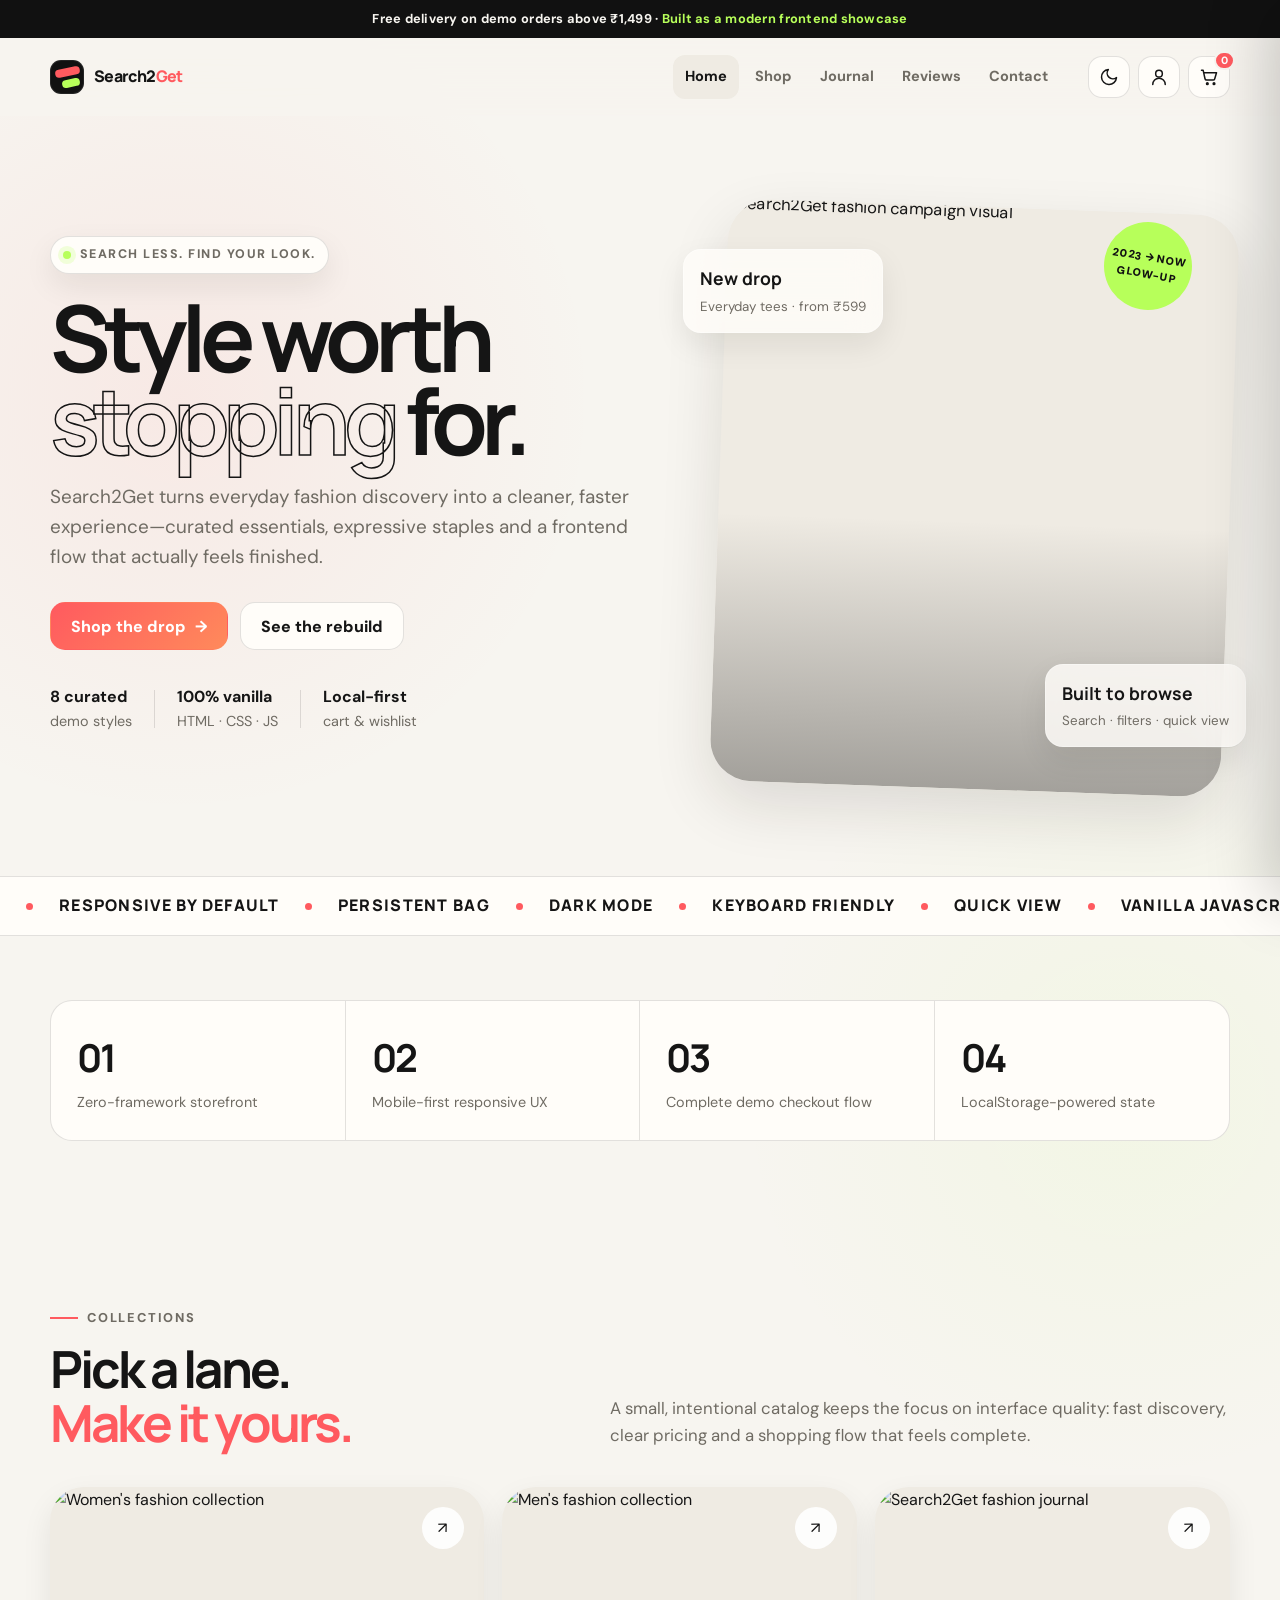
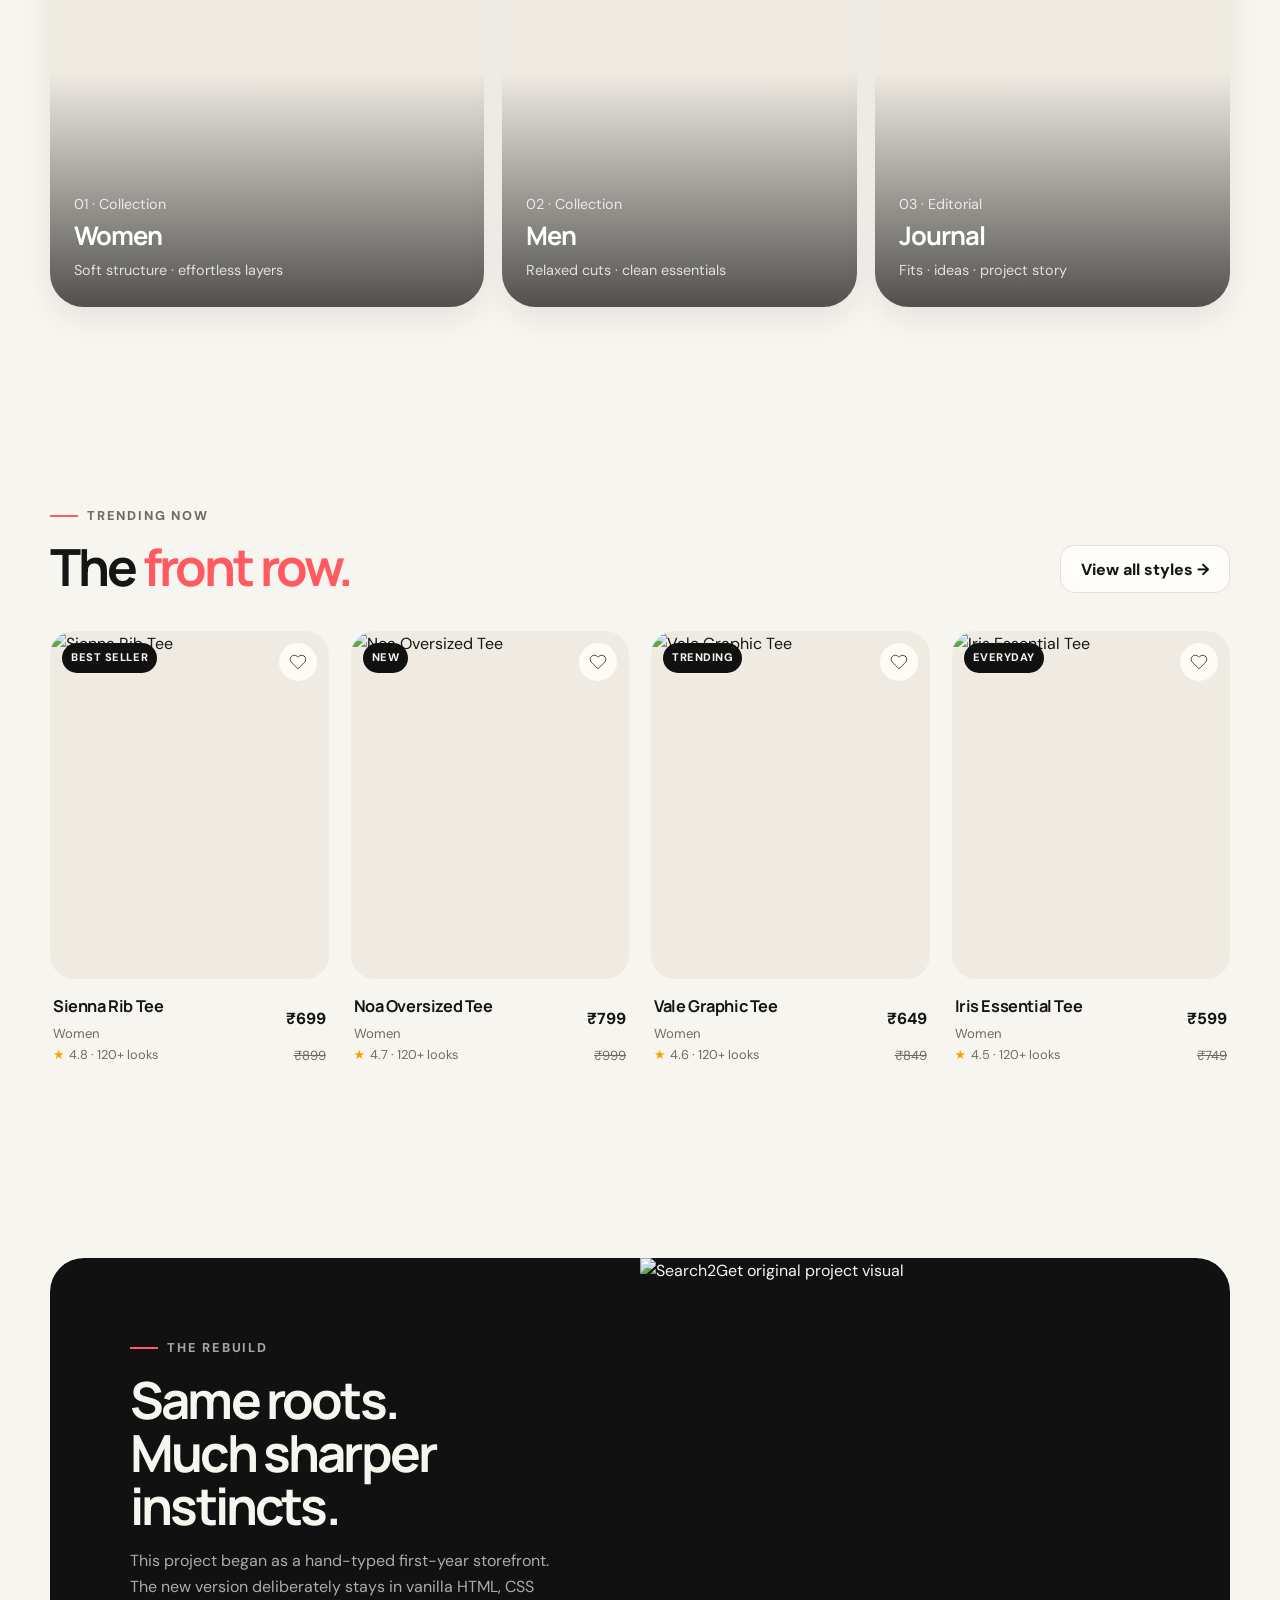
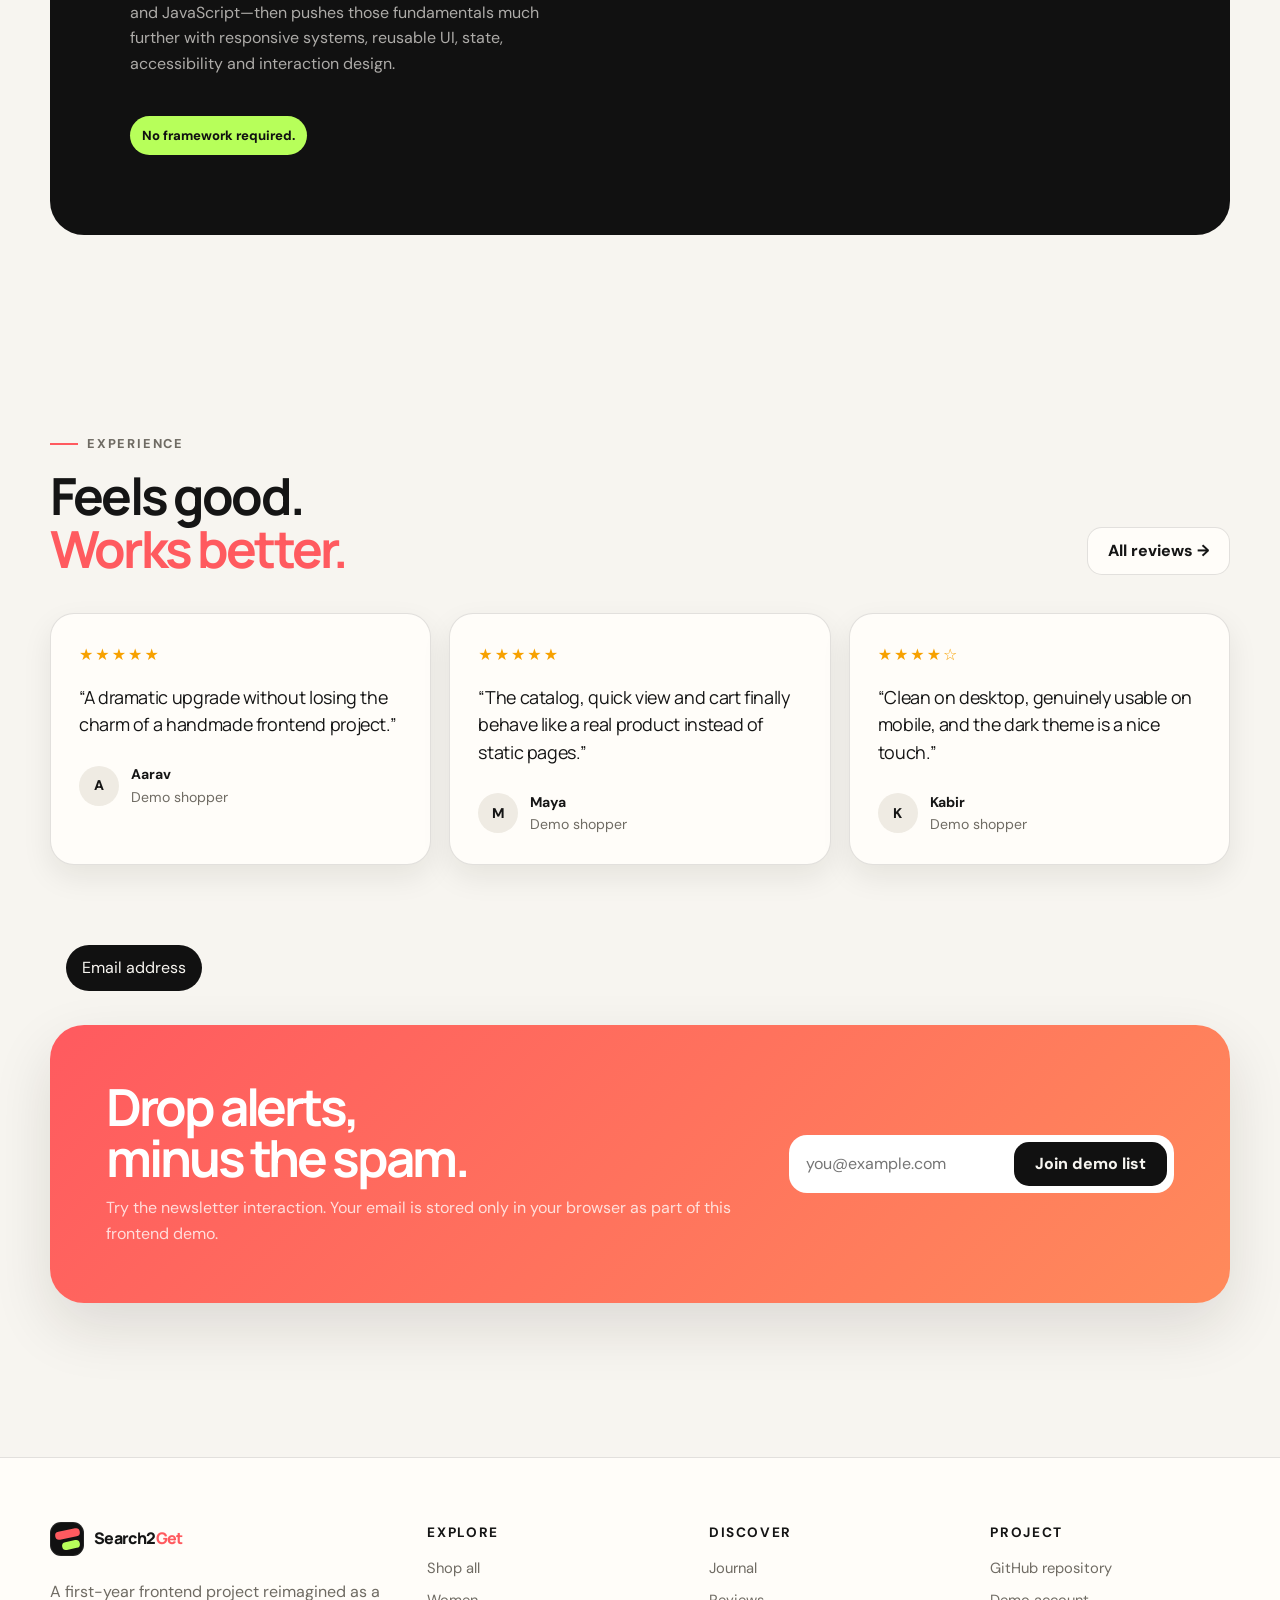
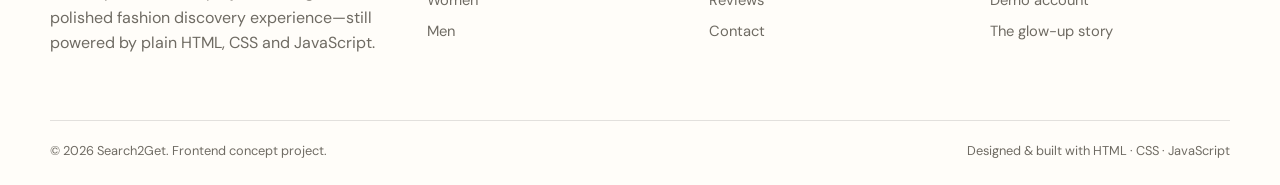
==== index.html @ 1c2d94b3 "Rebuild Search2Get into a polished responsive storefront" ====
<!doctype html>
<html lang="en">
<head>
  <meta charset="utf-8">
  <meta name="viewport" content="width=device-width, initial-scale=1">
  <meta name="description" content="Search2Get is a modern fashion discovery storefront rebuilt from a first-year frontend project using HTML, CSS and JavaScript.">
  <meta name="theme-color" content="#f7f5f0">
  <title>Search2Get — Fashion, rediscovered</title>
  <link rel="icon" href="i1.png">
  <link rel="stylesheet" href="index.css">
</head>
<body>
  <a class="skip-link" href="#main">Skip to content</a>
  <div id="site-header"></div>

  <main id="main">
    <section class="hero">
      <div class="container hero-grid">
        <div class="hero-copy reveal">
          <span class="eyebrow-pill"><span class="dot"></span> Search less. Find your look.</span>
          <h1>Style worth <span class="outline">stopping</span> for.</h1>
          <p>Search2Get turns everyday fashion discovery into a cleaner, faster experience—curated essentials, expressive staples and a frontend flow that actually feels finished.</p>
          <div class="hero-actions">
            <a class="btn btn-primary" href="shop.html">Shop the drop <span aria-hidden="true">→</span></a>
            <a class="btn btn-secondary" href="#story">See the rebuild</a>
          </div>
          <div class="hero-proof" aria-label="Project highlights">
            <div><strong>8 curated</strong><span>demo styles</span></div><span class="divider"></span>
            <div><strong>100% vanilla</strong><span>HTML · CSS · JS</span></div><span class="divider"></span>
            <div><strong>Local-first</strong><span>cart & wishlist</span></div>
          </div>
        </div>
        <div class="hero-visual reveal">
          <div class="hero-frame"><img src="hero-1.png" alt="Search2Get fashion campaign visual"></div>
          <div class="hero-stamp">2023 → now<br>glow-up</div>
          <div class="float-card one"><strong>New drop</strong><small>Everyday tees · from ₹599</small></div>
          <div class="float-card two"><strong>Built to browse</strong><small>Search · filters · quick view</small></div>
        </div>
      </div>
    </section>

    <div class="marquee-wrap" aria-hidden="true">
      <div class="marquee">
        <span><i></i>Responsive by default <i></i>Persistent bag <i></i>Dark mode <i></i>Keyboard friendly <i></i>Quick view <i></i>Vanilla JavaScript</span>
        <span><i></i>Responsive by default <i></i>Persistent bag <i></i>Dark mode <i></i>Keyboard friendly <i></i>Quick view <i></i>Vanilla JavaScript</span>
      </div>
    </div>

    <section class="section-sm">
      <div class="container stats-grid reveal">
        <div class="stat"><strong>01</strong><span>Zero-framework storefront</span></div>
        <div class="stat"><strong>02</strong><span>Mobile-first responsive UX</span></div>
        <div class="stat"><strong>03</strong><span>Complete demo checkout flow</span></div>
        <div class="stat"><strong>04</strong><span>LocalStorage-powered state</span></div>
      </div>
    </section>

    <section class="section" aria-labelledby="collections-title">
      <div class="container">
        <div class="section-head reveal">
          <div><span class="section-kicker">Collections</span><h2 class="section-title" id="collections-title">Pick a lane.<br><span class="accent">Make it yours.</span></h2></div>
          <p class="section-copy">A small, intentional catalog keeps the focus on interface quality: fast discovery, clear pricing and a shopping flow that feels complete.</p>
        </div>
        <div class="category-grid">
          <a class="category-card reveal" href="shop.html?category=Women">
            <img src="g1.webp" alt="Women's fashion collection" loading="lazy">
            <span class="category-arrow" aria-hidden="true">→</span>
            <div class="category-content"><span>01 · Collection</span><strong>Women</strong><span>Soft structure · effortless layers</span></div>
          </a>
          <a class="category-card reveal" href="shop.html?category=Men">
            <img src="M1.webp" alt="Men's fashion collection" loading="lazy">
            <span class="category-arrow" aria-hidden="true">→</span>
            <div class="category-content"><span>02 · Collection</span><strong>Men</strong><span>Relaxed cuts · clean essentials</span></div>
          </a>
          <a class="category-card reveal" href="journal.html">
            <img src="trend2.webp" alt="Search2Get fashion journal" loading="lazy">
            <span class="category-arrow" aria-hidden="true">→</span>
            <div class="category-content"><span>03 · Editorial</span><strong>Journal</strong><span>Fits · ideas · project story</span></div>
          </a>
        </div>
      </div>
    </section>

    <section class="section" aria-labelledby="featured-title">
      <div class="container">
        <div class="section-head reveal">
          <div><span class="section-kicker">Trending now</span><h2 class="section-title" id="featured-title">The <span class="accent">front row.</span></h2></div>
          <a class="btn btn-secondary" href="shop.html">View all styles →</a>
        </div>
        <div class="product-grid" id="featuredGrid"></div>
      </div>
    </section>

    <section class="section" id="story">
      <div class="container editorial reveal">
        <div class="editorial-grid">
          <div class="editorial-copy">
            <span class="section-kicker">The rebuild</span>
            <h2 class="section-title">Same roots.<br>Much sharper instincts.</h2>
            <p>This project began as a hand-typed first-year storefront. The new version deliberately stays in vanilla HTML, CSS and JavaScript—then pushes those fundamentals much further with responsive systems, reusable UI, state, accessibility and interaction design.</p>
            <span class="editorial-note">No framework required.</span>
          </div>
          <div class="editorial-media"><img src="main.png" alt="Search2Get original project visual" loading="lazy"></div>
        </div>
      </div>
    </section>

    <section class="section" aria-labelledby="reviews-title">
      <div class="container">
        <div class="section-head reveal">
          <div><span class="section-kicker">Experience</span><h2 class="section-title" id="reviews-title">Feels good.<br><span class="accent">Works better.</span></h2></div>
          <a class="btn btn-secondary" href="reviews.html">All reviews →</a>
        </div>
        <div class="review-grid">
          <article class="review-card reveal"><div class="stars">★★★★★</div><blockquote>“A dramatic upgrade without losing the charm of a handmade frontend project.”</blockquote><div class="review-person"><span class="avatar">A</span><div><strong>Aarav</strong><span>Demo shopper</span></div></div></article>
          <article class="review-card reveal"><div class="stars">★★★★★</div><blockquote>“The catalog, quick view and cart finally behave like a real product instead of static pages.”</blockquote><div class="review-person"><span class="avatar">M</span><div><strong>Maya</strong><span>Demo shopper</span></div></div></article>
          <article class="review-card reveal"><div class="stars">★★★★☆</div><blockquote>“Clean on desktop, genuinely usable on mobile, and the dark theme is a nice touch.”</blockquote><div class="review-person"><span class="avatar">K</span><div><strong>Kabir</strong><span>Demo shopper</span></div></div></article>
        </div>
      </div>
    </section>

    <section class="section-sm">
      <div class="container newsletter reveal">
        <div><h2>Drop alerts,<br>minus the spam.</h2><p>Try the newsletter interaction. Your email is stored only in your browser as part of this frontend demo.</p></div>
        <form class="newsletter-form" id="newsletterForm"><label class="skip-link" for="newsletterEmail">Email address</label><input id="newsletterEmail" type="email" name="email" placeholder="you@example.com" autocomplete="email" required><button class="btn" type="submit">Join demo list</button></form>
      </div>
    </section>
  </main>

  <div id="site-footer"></div>
  <script src="index.js"></script>
</body>
</html>
---- index.css ----
@import url('https://fonts.googleapis.com/css2?family=DM+Sans:wght@400;500;600;700&family=Manrope:wght@500;600;700;800&display=swap');

:root {
  --bg: #f7f5f0;
  --surface: #fffdf9;
  --surface-2: #efebe3;
  --text: #151515;
  --muted: #6f6b63;
  --line: rgba(21, 21, 21, 0.12);
  --brand: #ff5a5f;
  --brand-2: #ff8a5b;
  --accent: #b7ff5a;
  --ink: #111111;
  --shadow: 0 24px 60px rgba(31, 26, 18, 0.12);
  --shadow-soft: 0 12px 30px rgba(31, 26, 18, 0.08);
  --radius-sm: 12px;
  --radius: 22px;
  --radius-lg: 34px;
  --container: 1180px;
  --header: 78px;
  color-scheme: light;
}

html[data-theme='dark'] {
  --bg: #10100f;
  --surface: #171715;
  --surface-2: #24231f;
  --text: #f7f5ef;
  --muted: #aaa69d;
  --line: rgba(255, 255, 255, 0.12);
  --ink: #f7f5ef;
  --shadow: 0 24px 60px rgba(0, 0, 0, 0.32);
  --shadow-soft: 0 12px 30px rgba(0, 0, 0, 0.22);
  color-scheme: dark;
}

* { box-sizing: border-box; }
html { scroll-behavior: smooth; }
body {
  margin: 0;
  min-width: 320px;
  background:
    radial-gradient(circle at 14% 8%, rgba(255, 90, 95, 0.08), transparent 26rem),
    radial-gradient(circle at 88% 22%, rgba(183, 255, 90, 0.08), transparent 24rem),
    var(--bg);
  color: var(--text);
  font-family: 'DM Sans', system-ui, -apple-system, BlinkMacSystemFont, 'Segoe UI', sans-serif;
  line-height: 1.6;
  overflow-x: hidden;
  transition: background-color .3s ease, color .3s ease;
}
body.menu-open, body.drawer-open, body.modal-open { overflow: hidden; }
img { display: block; max-width: 100%; }
a { color: inherit; text-decoration: none; }
button, input, select, textarea { font: inherit; }
button { color: inherit; }
button, a { -webkit-tap-highlight-color: transparent; }
::selection { background: var(--accent); color: #111; }
.skip-link { position: fixed; left: 16px; top: -80px; z-index: 9999; padding: 10px 16px; border-radius: 999px; background: var(--ink); color: var(--bg); transition: top .2s ease; }
.skip-link:focus { top: 16px; }
.container { width: min(calc(100% - 32px), var(--container)); margin-inline: auto; }
.section { padding: 96px 0; }
.section-sm { padding: 64px 0; }
.section-title { margin: 0; font-family: 'Manrope', sans-serif; font-size: clamp(2rem, 4vw, 4.25rem); line-height: 1.04; letter-spacing: -0.055em; }
.section-title .accent { color: var(--brand); }
.section-kicker { display: inline-flex; align-items: center; gap: 9px; margin-bottom: 14px; color: var(--muted); font-size: .8rem; font-weight: 800; letter-spacing: .14em; text-transform: uppercase; }
.section-kicker::before { content: ''; width: 28px; height: 2px; background: var(--brand); }
.section-copy { max-width: 620px; margin: 18px 0 0; color: var(--muted); font-size: 1.05rem; }
.section-head { display: flex; align-items: end; justify-content: space-between; gap: 28px; margin-bottom: 38px; }
.site-header { position: sticky; top: 0; z-index: 800; height: var(--header); border-bottom: 1px solid transparent; background: color-mix(in srgb, var(--bg) 82%, transparent); backdrop-filter: blur(18px) saturate(150%); transition: border-color .25s ease, box-shadow .25s ease, background .25s ease; }
.site-header.scrolled { border-color: var(--line); box-shadow: 0 10px 30px rgba(0,0,0,.05); }
.nav-shell { height: 100%; display: flex; align-items: center; gap: 28px; }
.brand { display: inline-flex; align-items: center; gap: 10px; min-width: max-content; font-family: 'Manrope', sans-serif; font-weight: 800; letter-spacing: -.04em; }
.brand-mark { position: relative; width: 34px; height: 34px; border-radius: 11px; background: var(--ink); overflow: hidden; box-shadow: inset 0 0 0 1px rgba(255,255,255,.08); }
.brand-mark::before, .brand-mark::after { content: ''; position: absolute; border-radius: 999px; }
.brand-mark::before { width: 25px; height: 8px; left: 5px; top: 8px; background: var(--brand); transform: rotate(-12deg); }
.brand-mark::after { width: 18px; height: 8px; right: 4px; bottom: 7px; background: var(--accent); transform: rotate(-12deg); }
.brand em { color: var(--brand); font-style: normal; }
.nav-links { display: flex; align-items: center; gap: 4px; margin-left: auto; }
.nav-link { position: relative; padding: 10px 12px; border-radius: 12px; color: var(--muted); font-size: .91rem; font-weight: 700; transition: color .2s ease, background .2s ease; }
.nav-link:hover, .nav-link.active { color: var(--text); background: var(--surface-2); }
.header-actions { display: flex; align-items: center; gap: 8px; }
.icon-button { position: relative; width: 42px; height: 42px; display: inline-grid; place-items: center; border: 1px solid var(--line); border-radius: 14px; background: var(--surface); cursor: pointer; transition: transform .2s ease, border-color .2s ease, background .2s ease; }
.icon-button:hover { transform: translateY(-2px); border-color: color-mix(in srgb, var(--brand) 55%, var(--line)); }
.icon-button svg { width: 20px; height: 20px; stroke-width: 1.8; }
.badge-count { position: absolute; top: -6px; right: -6px; min-width: 19px; height: 19px; padding-inline: 5px; display: grid; place-items: center; border: 2px solid var(--bg); border-radius: 999px; background: var(--brand); color: white; font-size: .66rem; font-weight: 800; }
.mobile-toggle { display: none; }
.btn { display: inline-flex; align-items: center; justify-content: center; gap: 9px; min-height: 48px; padding: 0 20px; border: 1px solid transparent; border-radius: 15px; background: var(--ink); color: var(--bg); font-weight: 800; cursor: pointer; transition: transform .2s ease, box-shadow .2s ease, background .2s ease, border-color .2s ease; }
.btn:hover { transform: translateY(-2px); box-shadow: var(--shadow-soft); }
.btn-primary { background: linear-gradient(135deg, var(--brand), var(--brand-2)); color: #fff; }
.btn-secondary { background: var(--surface); color: var(--text); border-color: var(--line); }
.btn-ghost { background: transparent; color: var(--text); border-color: var(--line); }
.btn-sm { min-height: 40px; padding: 0 15px; border-radius: 12px; font-size: .9rem; }
.btn svg { width: 18px; height: 18px; }
.announcement { padding: 9px 16px; background: var(--ink); color: var(--bg); text-align: center; font-size: .8rem; font-weight: 700; letter-spacing: .02em; }
.announcement strong { color: var(--accent); }
.hero { padding: 48px 0 72px; }
.hero-grid { display: grid; grid-template-columns: 1.03fr .97fr; align-items: center; gap: 52px; min-height: 640px; }
.hero-copy { position: relative; z-index: 2; }
.eyebrow-pill { display: inline-flex; align-items: center; gap: 9px; padding: 8px 12px; border: 1px solid var(--line); border-radius: 999px; background: var(--surface); color: var(--muted); font-size: .78rem; font-weight: 800; text-transform: uppercase; letter-spacing: .12em; box-shadow: var(--shadow-soft); }
.eyebrow-pill .dot { width: 8px; height: 8px; border-radius: 50%; background: var(--accent); box-shadow: 0 0 0 5px color-mix(in srgb, var(--accent) 20%, transparent); }
.hero h1 { margin: 22px 0 20px; max-width: 740px; font-family: 'Manrope', sans-serif; font-size: clamp(3.4rem, 7.2vw, 7rem); line-height: .9; letter-spacing: -.075em; }
.hero h1 .outline { color: transparent; -webkit-text-stroke: 1.5px var(--text); }
.hero-copy > p { max-width: 590px; margin: 0; color: var(--muted); font-size: clamp(1rem, 1.6vw, 1.18rem); }
.hero-actions { display: flex; flex-wrap: wrap; gap: 12px; margin-top: 30px; }
.hero-proof { display: flex; align-items: center; gap: 22px; margin-top: 34px; color: var(--muted); font-size: .9rem; }
.hero-proof strong { color: var(--text); display: block; font-size: 1rem; }
.hero-proof .divider { width: 1px; height: 38px; background: var(--line); }
.hero-visual { position: relative; min-height: 610px; }
.hero-frame { position: absolute; inset: 28px 0 0 36px; overflow: hidden; border-radius: 42px; background: var(--surface-2); box-shadow: var(--shadow); transform: rotate(2deg); }
.hero-frame::after { content: ''; position: absolute; inset: 0; background: linear-gradient(to top, rgba(17,17,17,.34), transparent 46%); pointer-events: none; }
.hero-frame img { width: 100%; height: 100%; object-fit: cover; transform: scale(1.03); transition: transform .8s cubic-bezier(.2,.7,.2,1); }
.hero-frame:hover img { transform: scale(1.08); }
.float-card { position: absolute; z-index: 3; padding: 14px 16px; border: 1px solid rgba(255,255,255,.3); border-radius: 18px; background: color-mix(in srgb, var(--surface) 82%, transparent); box-shadow: var(--shadow-soft); backdrop-filter: blur(16px); animation: float 5s ease-in-out infinite; }
.float-card strong { display: block; font-family: 'Manrope'; font-size: 1.1rem; }
.float-card small { color: var(--muted); }
.float-card.one { top: 70px; left: 0; }
.float-card.two { right: -16px; bottom: 42px; animation-delay: -2.2s; }
.hero-stamp { position: absolute; right: 7%; top: 7%; z-index: 4; width: 88px; aspect-ratio: 1; display: grid; place-items: center; border-radius: 50%; background: var(--accent); color: #111; font-size: .68rem; font-weight: 900; text-align: center; letter-spacing: .08em; text-transform: uppercase; transform: rotate(10deg); }
@keyframes float { 0%,100% { transform: translateY(0) rotate(-1deg); } 50% { transform: translateY(-10px) rotate(1deg); } }
.marquee-wrap { overflow: hidden; border-block: 1px solid var(--line); background: var(--surface); }
.marquee { display: flex; width: max-content; animation: marquee 24s linear infinite; }
.marquee span { display: inline-flex; align-items: center; gap: 26px; padding: 16px 26px; font-family: 'Manrope'; font-weight: 800; text-transform: uppercase; letter-spacing: .08em; white-space: nowrap; }
.marquee i { width: 7px; height: 7px; border-radius: 50%; background: var(--brand); }
@keyframes marquee { to { transform: translateX(-50%); } }
@media (prefers-reduced-motion: reduce) { *, *::before, *::after { scroll-behavior: auto !important; animation-duration: .001ms !important; animation-iteration-count: 1 !important; transition-duration: .001ms !important; } }
.stats-grid { display: grid; grid-template-columns: repeat(4, 1fr); border: 1px solid var(--line); border-radius: var(--radius); overflow: hidden; background: var(--surface); }
.stat { padding: 26px; border-right: 1px solid var(--line); }
.stat:last-child { border-right: 0; }
.stat strong { display: block; font-family: 'Manrope'; font-size: clamp(1.6rem, 3vw, 2.5rem); letter-spacing: -.05em; }
.stat span { color: var(--muted); font-size: .9rem; }
.category-grid { display: grid; grid-template-columns: 1.1fr .9fr .9fr; gap: 18px; }
.category-card { position: relative; min-height: 420px; overflow: hidden; border-radius: var(--radius-lg); background: var(--surface-2); isolation: isolate; box-shadow: var(--shadow-soft); }
.category-card img { width: 100%; height: 100%; object-fit: cover; transition: transform .65s cubic-bezier(.2,.7,.2,1); }
.category-card::after { content: ''; position: absolute; inset: 0; background: linear-gradient(to top, rgba(15,15,15,.7), transparent 56%); z-index: 1; }
.category-card:hover img { transform: scale(1.06); }
.category-content { position: absolute; inset: auto 24px 24px; z-index: 2; color: #fff; }
.category-content strong { display: block; font-family: 'Manrope'; font-size: clamp(1.45rem, 2vw, 2.1rem); letter-spacing: -.04em; }
.category-content span { opacity: .8; font-size: .9rem; }
.category-arrow { position: absolute; right: 20px; top: 20px; z-index: 3; width: 42px; height: 42px; display: grid; place-items: center; border-radius: 50%; background: rgba(255,255,255,.9); color: #111; transform: rotate(-45deg); transition: transform .2s ease; }
.category-card:hover .category-arrow { transform: rotate(0deg); }
.product-grid { display: grid; grid-template-columns: repeat(4, minmax(0, 1fr)); gap: 22px; }
.product-card { position: relative; min-width: 0; }
.product-media { position: relative; aspect-ratio: 4 / 5; overflow: hidden; border-radius: 24px; background: var(--surface-2); }
.product-media img { width: 100%; height: 100%; object-fit: cover; transition: transform .5s cubic-bezier(.2,.7,.2,1); }
.product-card:hover .product-media img { transform: scale(1.05); }
.product-badge { position: absolute; left: 12px; top: 12px; z-index: 2; padding: 6px 9px; border-radius: 999px; background: var(--ink); color: var(--bg); font-size: .69rem; font-weight: 800; letter-spacing: .05em; text-transform: uppercase; }
.wishlist-btn { position: absolute; right: 12px; top: 12px; z-index: 2; width: 38px; height: 38px; display: grid; place-items: center; border: 0; border-radius: 50%; background: color-mix(in srgb, var(--surface) 88%, transparent); cursor: pointer; backdrop-filter: blur(10px); transition: transform .2s ease, background .2s ease; }
.wishlist-btn:hover { transform: scale(1.08); }
.wishlist-btn.active { background: var(--brand); color: #fff; }
.wishlist-btn svg { width: 18px; height: 18px; }
.quick-btn { position: absolute; inset: auto 12px 12px; z-index: 2; min-height: 42px; border: 0; border-radius: 13px; background: rgba(15,15,15,.88); color: white; font-weight: 800; cursor: pointer; opacity: 0; transform: translateY(8px); transition: opacity .25s ease, transform .25s ease; }
.product-card:hover .quick-btn, .quick-btn:focus-visible { opacity: 1; transform: translateY(0); }
.product-info { padding: 14px 3px 0; }
.product-meta { display: flex; align-items: center; justify-content: space-between; gap: 12px; }
.product-title { margin: 0; font-family: 'Manrope'; font-size: 1.02rem; letter-spacing: -.025em; }
.product-category { color: var(--muted); font-size: .82rem; }
.product-price { font-weight: 800; }
.product-old { margin-left: 6px; color: var(--muted); font-size: .82rem; text-decoration: line-through; }
.rating { display: flex; align-items: center; gap: 5px; color: var(--muted); font-size: .8rem; }
.rating .star { color: #f7a100; }
.editorial { position: relative; overflow: hidden; border-radius: var(--radius-lg); background: var(--ink); color: var(--bg); }
.editorial-grid { display: grid; grid-template-columns: 1fr 1fr; min-height: 480px; }
.editorial-copy { padding: clamp(36px, 7vw, 80px); display: flex; flex-direction: column; justify-content: center; }
.editorial-copy .section-kicker { color: color-mix(in srgb, var(--bg) 65%, transparent); }
.editorial-copy p { max-width: 520px; color: color-mix(in srgb, var(--bg) 68%, transparent); }
.editorial-media { position: relative; min-height: 380px; }
.editorial-media img { width: 100%; height: 100%; object-fit: cover; }
.editorial-note { display: inline-block; margin-top: 24px; padding: 9px 12px; border-radius: 999px; background: var(--accent); color: #111; width: fit-content; font-weight: 800; font-size: .82rem; }
.review-grid { display: grid; grid-template-columns: repeat(3, 1fr); gap: 18px; }
.review-card { padding: 28px; border: 1px solid var(--line); border-radius: 24px; background: var(--surface); box-shadow: var(--shadow-soft); }
.review-card .stars { color: #f7a100; letter-spacing: 2px; }
.review-card blockquote { margin: 16px 0 24px; font-family: 'Manrope'; font-size: 1.12rem; line-height: 1.55; letter-spacing: -.02em; }
.review-person { display: flex; align-items: center; gap: 12px; color: var(--muted); font-size: .88rem; }
.avatar { width: 40px; height: 40px; display: grid; place-items: center; border-radius: 50%; background: var(--surface-2); color: var(--text); font-weight: 800; }
.review-person strong { color: var(--text); display: block; }
.newsletter { padding: 56px; border-radius: var(--radius-lg); background: linear-gradient(135deg, var(--brand), var(--brand-2)); color: #fff; display: grid; grid-template-columns: 1fr auto; align-items: center; gap: 32px; box-shadow: var(--shadow); }
.newsletter h2 { margin: 0; font-family: 'Manrope'; font-size: clamp(2rem, 4vw, 4rem); line-height: 1; letter-spacing: -.06em; }
.newsletter p { margin: 12px 0 0; color: rgba(255,255,255,.78); }
.newsletter-form { display: flex; gap: 8px; padding: 7px; border-radius: 18px; background: #fff; min-width: min(420px, 100%); }
.newsletter-form input { min-width: 0; flex: 1; border: 0; outline: 0; padding: 0 10px; background: transparent; color: #111; }
.newsletter-form .btn { min-height: 44px; }
.page-hero { padding: 72px 0 48px; }
.page-hero-grid { display: grid; grid-template-columns: 1fr auto; align-items: end; gap: 32px; }
.page-hero h1 { margin: 0; font-family: 'Manrope'; font-size: clamp(3.2rem, 8vw, 7rem); line-height: .9; letter-spacing: -.075em; }
.page-hero p { max-width: 620px; color: var(--muted); }
.page-chip { align-self: start; margin-top: 10px; padding: 10px 14px; border: 1px solid var(--line); border-radius: 999px; background: var(--surface); font-size: .82rem; font-weight: 800; }
.catalog-toolbar { position: sticky; top: calc(var(--header) + 10px); z-index: 30; margin-bottom: 30px; padding: 14px; display: grid; grid-template-columns: minmax(220px, 1fr) auto auto; gap: 12px; border: 1px solid var(--line); border-radius: 20px; background: color-mix(in srgb, var(--surface) 90%, transparent); backdrop-filter: blur(16px); box-shadow: var(--shadow-soft); }
.search-field { position: relative; }
.search-field svg { position: absolute; left: 14px; top: 50%; width: 18px; transform: translateY(-50%); color: var(--muted); }
.search-field input { width: 100%; min-height: 46px; padding: 0 14px 0 42px; border: 1px solid var(--line); border-radius: 14px; outline: 0; background: var(--bg); color: var(--text); }
.search-field input:focus { border-color: var(--brand); box-shadow: 0 0 0 3px color-mix(in srgb, var(--brand) 15%, transparent); }
.filter-group { display: flex; align-items: center; gap: 7px; }
.filter-chip { min-height: 42px; padding: 0 14px; border: 1px solid var(--line); border-radius: 999px; background: var(--surface); cursor: pointer; font-size: .86rem; font-weight: 700; }
.filter-chip.active { background: var(--ink); color: var(--bg); border-color: var(--ink); }
.select { min-height: 44px; padding: 0 38px 0 14px; border: 1px solid var(--line); border-radius: 14px; background: var(--surface); color: var(--text); outline: 0; }
.catalog-summary { margin-bottom: 22px; color: var(--muted); font-size: .9rem; }
.empty-state { grid-column: 1/-1; padding: 60px 24px; border: 1px dashed var(--line); border-radius: 24px; text-align: center; color: var(--muted); background: var(--surface); }
.story-grid { display: grid; grid-template-columns: 1.1fr .9fr; gap: 24px; }
.story-feature { min-height: 560px; }
.story-card { position: relative; overflow: hidden; min-height: 360px; border-radius: 28px; background: var(--surface-2); }
.story-card img { width: 100%; height: 100%; object-fit: cover; transition: transform .6s ease; }
.story-card:hover img { transform: scale(1.05); }
.story-overlay { position: absolute; inset: 0; display: flex; flex-direction: column; justify-content: flex-end; padding: 28px; background: linear-gradient(to top, rgba(15,15,15,.8), transparent 65%); color: #fff; }
.story-overlay small { opacity: .72; text-transform: uppercase; letter-spacing: .12em; font-weight: 800; }
.story-overlay h2 { margin: 8px 0 6px; max-width: 620px; font-family: 'Manrope'; font-size: clamp(1.7rem, 4vw, 3.4rem); line-height: 1; letter-spacing: -.05em; }
.story-overlay p { max-width: 560px; margin: 6px 0 0; color: rgba(255,255,255,.72); }
.story-stack { display: grid; gap: 24px; }
.story-stack .story-card { min-height: 268px; }
.article-list { display: grid; grid-template-columns: repeat(3, 1fr); gap: 20px; }
.article-card { padding: 26px; border: 1px solid var(--line); border-radius: 24px; background: var(--surface); }
.article-card .num { color: var(--brand); font-family: 'Manrope'; font-size: 2.2rem; font-weight: 800; letter-spacing: -.06em; }
.article-card h3 { margin: 18px 0 8px; font-family: 'Manrope'; font-size: 1.35rem; line-height: 1.2; letter-spacing: -.03em; }
.article-card p { color: var(--muted); }
.review-summary { display: grid; grid-template-columns: .8fr 1.2fr; gap: 24px; margin-bottom: 34px; }
.rating-panel, .review-form-card, .contact-card, .faq-card, .login-card { border: 1px solid var(--line); border-radius: 28px; background: var(--surface); box-shadow: var(--shadow-soft); }
.rating-panel { padding: 34px; }
.rating-big { font-family: 'Manrope'; font-size: 5rem; font-weight: 800; line-height: 1; letter-spacing: -.08em; }
.rating-panel .stars { color: #f7a100; font-size: 1.3rem; letter-spacing: 3px; }
.rating-bars { margin-top: 24px; display: grid; gap: 10px; }
.rating-row { display: grid; grid-template-columns: 42px 1fr 32px; align-items: center; gap: 10px; color: var(--muted); font-size: .83rem; }
.rating-bar { height: 7px; overflow: hidden; border-radius: 999px; background: var(--surface-2); }
.rating-bar i { display: block; height: 100%; border-radius: inherit; background: var(--brand); }
.review-form-card { padding: 34px; }
.review-form-card h2, .contact-card h2, .faq-card h2, .login-card h1 { margin-top: 0; font-family: 'Manrope'; letter-spacing: -.04em; }
.form-grid { display: grid; grid-template-columns: 1fr 1fr; gap: 14px; }
.field { display: grid; gap: 7px; }
.field.full { grid-column: 1/-1; }
.field label { font-size: .82rem; font-weight: 800; }
.field input, .field textarea, .field select { width: 100%; border: 1px solid var(--line); border-radius: 14px; background: var(--bg); color: var(--text); outline: 0; padding: 12px 14px; }
.field textarea { min-height: 120px; resize: vertical; }
.field input:focus, .field textarea:focus, .field select:focus { border-color: var(--brand); box-shadow: 0 0 0 3px color-mix(in srgb, var(--brand) 14%, transparent); }
.form-note { margin-top: 12px; color: var(--muted); font-size: .8rem; }
.contact-layout { display: grid; grid-template-columns: 1fr .9fr; gap: 24px; }
.contact-card, .faq-card { padding: clamp(26px, 4vw, 42px); }
.contact-highlights { display: grid; grid-template-columns: repeat(2, 1fr); gap: 12px; margin-top: 28px; }
.contact-highlight { padding: 18px; border: 1px solid var(--line); border-radius: 18px; background: var(--bg); }
.contact-highlight strong { display: block; }
.contact-highlight span { color: var(--muted); font-size: .85rem; }
.faq-list { display: grid; gap: 10px; }
.faq-item { border: 1px solid var(--line); border-radius: 16px; overflow: hidden; }
.faq-question { width: 100%; padding: 16px 18px; border: 0; background: transparent; text-align: left; display: flex; align-items: center; justify-content: space-between; gap: 12px; cursor: pointer; font-weight: 800; }
.faq-answer { max-height: 0; overflow: hidden; color: var(--muted); transition: max-height .28s ease; }
.faq-answer p { margin: 0; padding: 0 18px 18px; }
.faq-item.open .faq-answer { max-height: 180px; }
.faq-item.open .faq-question span { transform: rotate(45deg); }
.faq-question span { font-size: 1.3rem; transition: transform .2s ease; }
.login-page { min-height: calc(100vh - var(--header)); display: grid; place-items: center; padding: 50px 0 80px; }
.login-wrap { width: min(100% - 32px, 960px); display: grid; grid-template-columns: .95fr 1.05fr; overflow: hidden; border: 1px solid var(--line); border-radius: 34px; background: var(--surface); box-shadow: var(--shadow); }
.login-art { position: relative; min-height: 620px; background: var(--ink); color: #fff; padding: 42px; display: flex; flex-direction: column; justify-content: space-between; overflow: hidden; }
.login-art::before { content: ''; position: absolute; width: 390px; height: 390px; border-radius: 50%; background: var(--brand); right: -160px; top: -100px; filter: blur(2px); }
.login-art::after { content: ''; position: absolute; width: 280px; height: 280px; border-radius: 70px; background: var(--accent); left: -150px; bottom: -140px; transform: rotate(24deg); }
.login-art > * { position: relative; z-index: 2; }
.login-art h2 { max-width: 390px; margin: 0; font-family: 'Manrope'; font-size: 3rem; line-height: .95; letter-spacing: -.06em; }
.login-art p { max-width: 380px; color: rgba(255,255,255,.68); }
.login-card { border: 0; border-radius: 0; box-shadow: none; padding: clamp(32px, 6vw, 60px); display: flex; flex-direction: column; justify-content: center; }
.login-card .field { margin-top: 14px; }
.login-card .btn { width: 100%; margin-top: 18px; }
.password-wrap { position: relative; }
.password-wrap input { padding-right: 48px; }
.password-toggle { position: absolute; right: 8px; top: 50%; transform: translateY(-50%); width: 36px; height: 36px; border: 0; border-radius: 10px; background: transparent; cursor: pointer; }
.demo-note { margin-top: 18px; padding: 14px; border-radius: 14px; background: var(--surface-2); color: var(--muted); font-size: .8rem; }
.session-card { padding: 18px; border: 1px solid var(--line); border-radius: 16px; background: var(--surface-2); }
.session-card strong { display: block; }
.site-footer { margin-top: 90px; padding: 64px 0 24px; border-top: 1px solid var(--line); background: var(--surface); }
.footer-grid { display: grid; grid-template-columns: 1.4fr repeat(3, 1fr); gap: 42px; }
.footer-intro p { max-width: 380px; color: var(--muted); }
.footer-col h3 { margin: 0 0 14px; font-size: .85rem; text-transform: uppercase; letter-spacing: .12em; }
.footer-col a { display: block; width: fit-content; margin: 8px 0; color: var(--muted); font-size: .92rem; }
.footer-col a:hover { color: var(--text); }
.footer-bottom { margin-top: 48px; padding-top: 20px; border-top: 1px solid var(--line); display: flex; justify-content: space-between; gap: 18px; color: var(--muted); font-size: .8rem; }
.drawer-backdrop { position: fixed; inset: 0; z-index: 900; background: rgba(10,10,10,.45); backdrop-filter: blur(4px); opacity: 0; pointer-events: none; transition: opacity .25s ease; }
.drawer-backdrop.open { opacity: 1; pointer-events: auto; }
.cart-drawer { position: fixed; right: 0; top: 0; bottom: 0; z-index: 910; width: min(430px, 100%); padding: 22px; display: flex; flex-direction: column; background: var(--surface); transform: translateX(102%); transition: transform .32s cubic-bezier(.2,.7,.2,1); box-shadow: -20px 0 60px rgba(0,0,0,.2); }
.cart-drawer.open { transform: translateX(0); }
.drawer-head { display: flex; align-items: center; justify-content: space-between; padding-bottom: 18px; border-bottom: 1px solid var(--line); }
.drawer-head h2 { margin: 0; font-family: 'Manrope'; letter-spacing: -.04em; }
.drawer-body { flex: 1; overflow-y: auto; padding: 14px 2px; }
.cart-item { display: grid; grid-template-columns: 78px 1fr auto; gap: 12px; padding: 12px 0; border-bottom: 1px solid var(--line); }
.cart-item img { width: 78px; height: 96px; border-radius: 14px; object-fit: cover; background: var(--surface-2); }
.cart-item h3 { margin: 4px 0; font-size: .94rem; }
.cart-item small { color: var(--muted); }
.qty { display: inline-flex; align-items: center; gap: 9px; margin-top: 10px; padding: 5px 8px; border: 1px solid var(--line); border-radius: 999px; }
.qty button { width: 22px; height: 22px; border: 0; border-radius: 50%; background: transparent; cursor: pointer; }
.remove-btn { align-self: start; border: 0; background: transparent; color: var(--muted); cursor: pointer; font-size: 1.1rem; }
.cart-empty { min-height: 360px; display: grid; place-items: center; text-align: center; color: var(--muted); }
.cart-empty strong { display: block; color: var(--text); font-size: 1.1rem; }
.drawer-footer { padding-top: 16px; border-top: 1px solid var(--line); }
.total-line { display: flex; justify-content: space-between; gap: 20px; margin: 7px 0; color: var(--muted); }
.total-line.grand { margin-top: 12px; color: var(--text); font-size: 1.2rem; font-weight: 800; }
.drawer-footer .btn { width: 100%; margin-top: 14px; }
.modal { position: fixed; inset: 0; z-index: 980; display: grid; place-items: center; padding: 18px; background: rgba(12,12,12,.55); backdrop-filter: blur(8px); opacity: 0; pointer-events: none; transition: opacity .24s ease; }
.modal.open { opacity: 1; pointer-events: auto; }
.modal-card { position: relative; width: min(880px, 100%); max-height: min(760px, 92vh); overflow-y: auto; border: 1px solid var(--line); border-radius: 28px; background: var(--surface); box-shadow: var(--shadow); transform: translateY(14px) scale(.98); transition: transform .24s ease; }
.modal.open .modal-card { transform: translateY(0) scale(1); }
.modal-close { position: absolute; right: 16px; top: 16px; z-index: 4; }
.quick-grid { display: grid; grid-template-columns: 1fr 1fr; }
.quick-image { min-height: 520px; background: var(--surface-2); }
.quick-image img { width: 100%; height: 100%; object-fit: cover; }
.quick-copy { padding: 50px 38px 38px; }
.quick-copy h2 { margin: 8px 0; font-family: 'Manrope'; font-size: 2.2rem; line-height: 1; letter-spacing: -.05em; }
.quick-copy p { color: var(--muted); }
.price-lg { font-family: 'Manrope'; font-size: 1.5rem; font-weight: 800; }
.size-label { margin: 24px 0 9px; font-size: .82rem; font-weight: 800; }
.size-options { display: flex; flex-wrap: wrap; gap: 8px; }
.size-btn { min-width: 44px; height: 42px; border: 1px solid var(--line); border-radius: 12px; background: var(--surface); cursor: pointer; }
.size-btn.active { border-color: var(--text); background: var(--ink); color: var(--bg); }
.quick-actions { display: grid; grid-template-columns: 1fr auto; gap: 9px; margin-top: 24px; }
.checkout-card { width: min(620px, 100%); padding: 36px; }
.checkout-card h2 { margin-top: 0; font-family: 'Manrope'; letter-spacing: -.04em; }
.success-state { padding: 46px 22px; text-align: center; }
.success-icon { width: 70px; height: 70px; margin: 0 auto 18px; display: grid; place-items: center; border-radius: 50%; background: var(--accent); color: #111; font-size: 2rem; }
.toast-stack { position: fixed; right: 18px; bottom: 18px; z-index: 1200; display: grid; gap: 10px; pointer-events: none; }
.toast { min-width: min(340px, calc(100vw - 36px)); padding: 13px 16px; border: 1px solid var(--line); border-radius: 15px; background: var(--surface); box-shadow: var(--shadow); color: var(--text); transform: translateY(12px); opacity: 0; animation: toast-in .25s forwards; }
.toast strong { display: block; font-size: .9rem; }
.toast span { color: var(--muted); font-size: .8rem; }
@keyframes toast-in { to { transform: translateY(0); opacity: 1; } }
.reveal { opacity: 0; transform: translateY(24px); transition: opacity .65s ease, transform .65s ease; }
.reveal.visible { opacity: 1; transform: translateY(0); }
@media (max-width: 1080px) {
  .nav-links { position: fixed; left: 16px; right: 16px; top: calc(var(--header) + 12px); display: grid; padding: 14px; border: 1px solid var(--line); border-radius: 22px; background: var(--surface); box-shadow: var(--shadow); opacity: 0; transform: translateY(-12px); pointer-events: none; transition: opacity .22s ease, transform .22s ease; }
  .nav-links.open { opacity: 1; transform: translateY(0); pointer-events: auto; }
  .nav-link { padding: 13px 14px; }
  .mobile-toggle { display: inline-grid; }
  .hero-grid { grid-template-columns: 1fr 1fr; gap: 26px; }
  .hero h1 { font-size: clamp(3.3rem, 7.6vw, 5.4rem); }
  .product-grid { grid-template-columns: repeat(3, 1fr); }
  .footer-grid { grid-template-columns: 1.2fr repeat(2, 1fr); }
  .footer-col:last-child { grid-column: 2/3; }
}
@media (max-width: 820px) {
  :root { --header: 70px; }
  .section { padding: 72px 0; }
  .header-actions .account-link { display: none; }
  .hero { padding-top: 30px; }
  .hero-grid { grid-template-columns: 1fr; min-height: auto; }
  .hero-copy { padding-top: 20px; }
  .hero h1 { font-size: clamp(3.5rem, 14vw, 6.2rem); }
  .hero-visual { min-height: 530px; }
  .hero-frame { inset: 20px 0 0 22px; }
  .stats-grid { grid-template-columns: repeat(2, 1fr); }
  .stat:nth-child(2) { border-right: 0; }
  .stat:nth-child(-n+2) { border-bottom: 1px solid var(--line); }
  .category-grid { grid-template-columns: 1fr 1fr; }
  .category-card:first-child { grid-column: 1/-1; }
  .category-card { min-height: 360px; }
  .product-grid { grid-template-columns: repeat(2, 1fr); }
  .editorial-grid, .story-grid, .review-summary, .contact-layout, .login-wrap { grid-template-columns: 1fr; }
  .editorial-media { order: -1; }
  .newsletter { grid-template-columns: 1fr; padding: 38px; }
  .newsletter-form { min-width: 0; }
  .review-grid, .article-list { grid-template-columns: 1fr; }
  .catalog-toolbar { position: static; grid-template-columns: 1fr; }
  .filter-group { overflow-x: auto; padding-bottom: 2px; }
  .page-hero-grid { grid-template-columns: 1fr; }
  .login-art { min-height: 330px; }
  .footer-grid { grid-template-columns: 1fr 1fr; }
  .footer-intro { grid-column: 1/-1; }
  .footer-col:last-child { grid-column: auto; }
  .quick-grid { grid-template-columns: 1fr; }
  .quick-image { min-height: 380px; }
}
@media (max-width: 560px) {
  .container { width: min(calc(100% - 22px), var(--container)); }
  .announcement { font-size: .72rem; }
  .site-header { height: 66px; --header: 66px; }
  .brand { font-size: .95rem; }
  .brand-mark { width: 31px; height: 31px; }
  .nav-shell { gap: 10px; }
  .header-actions { margin-left: auto; gap: 5px; }
  .icon-button { width: 38px; height: 38px; border-radius: 12px; }
  .section-head { align-items: start; flex-direction: column; }
  .hero { padding-top: 18px; }
  .hero h1 { margin-top: 18px; font-size: clamp(3.4rem, 17vw, 5rem); }
  .hero-actions .btn { flex: 1; }
  .hero-proof { gap: 12px; flex-wrap: wrap; }
  .hero-proof .divider { display: none; }
  .hero-visual { min-height: 430px; }
  .hero-frame { inset: 14px 0 0 12px; border-radius: 30px; }
  .float-card { padding: 11px 13px; }
  .float-card.one { left: 2px; top: 40px; }
  .float-card.two { right: -2px; bottom: 14px; }
  .hero-stamp { width: 70px; font-size: .58rem; right: 3%; top: 5%; }
  .stats-grid { border-radius: 18px; }
  .stat { padding: 20px; }
  .category-grid { grid-template-columns: 1fr; }
  .category-card:first-child { grid-column: auto; }
  .category-card { min-height: 390px; border-radius: 24px; }
  .product-grid { gap: 14px; }
  .product-media { border-radius: 18px; }
  .quick-btn { opacity: 1; transform: none; font-size: .82rem; }
  .product-meta { align-items: start; flex-direction: column; gap: 3px; }
  .product-title { font-size: .92rem; }
  .editorial { border-radius: 24px; }
  .editorial-copy { padding: 32px 24px; }
  .newsletter { padding: 28px 20px; border-radius: 24px; }
  .newsletter-form { flex-direction: column; background: transparent; padding: 0; }
  .newsletter-form input { min-height: 46px; border-radius: 13px; background: #fff; padding-inline: 14px; }
  .newsletter-form .btn { background: #111; color: #fff; }
  .page-hero { padding-top: 48px; }
  .page-hero h1 { font-size: clamp(3.2rem, 18vw, 5rem); }
  .filter-chip { white-space: nowrap; }
  .form-grid, .contact-highlights { grid-template-columns: 1fr; }
  .field.full { grid-column: auto; }
  .footer-grid { grid-template-columns: 1fr; }
  .footer-intro { grid-column: auto; }
  .footer-bottom { flex-direction: column; }
  .cart-drawer { padding: 16px; }
  .modal { padding: 8px; }
  .modal-card { border-radius: 22px; max-height: 94vh; }
  .quick-image { min-height: 340px; }
  .quick-copy { padding: 32px 20px 22px; }
  .quick-actions { grid-template-columns: 1fr; }
  .checkout-card { padding: 24px 18px; }
  .story-feature { min-height: 440px; }
  .story-overlay { padding: 22px; }
  .login-page { padding: 26px 0 60px; }
  .login-wrap { border-radius: 24px; }
  .login-art { padding: 28px; min-height: 300px; }
  .login-art h2 { font-size: 2.45rem; }
  .login-card { padding: 28px 22px; }
}
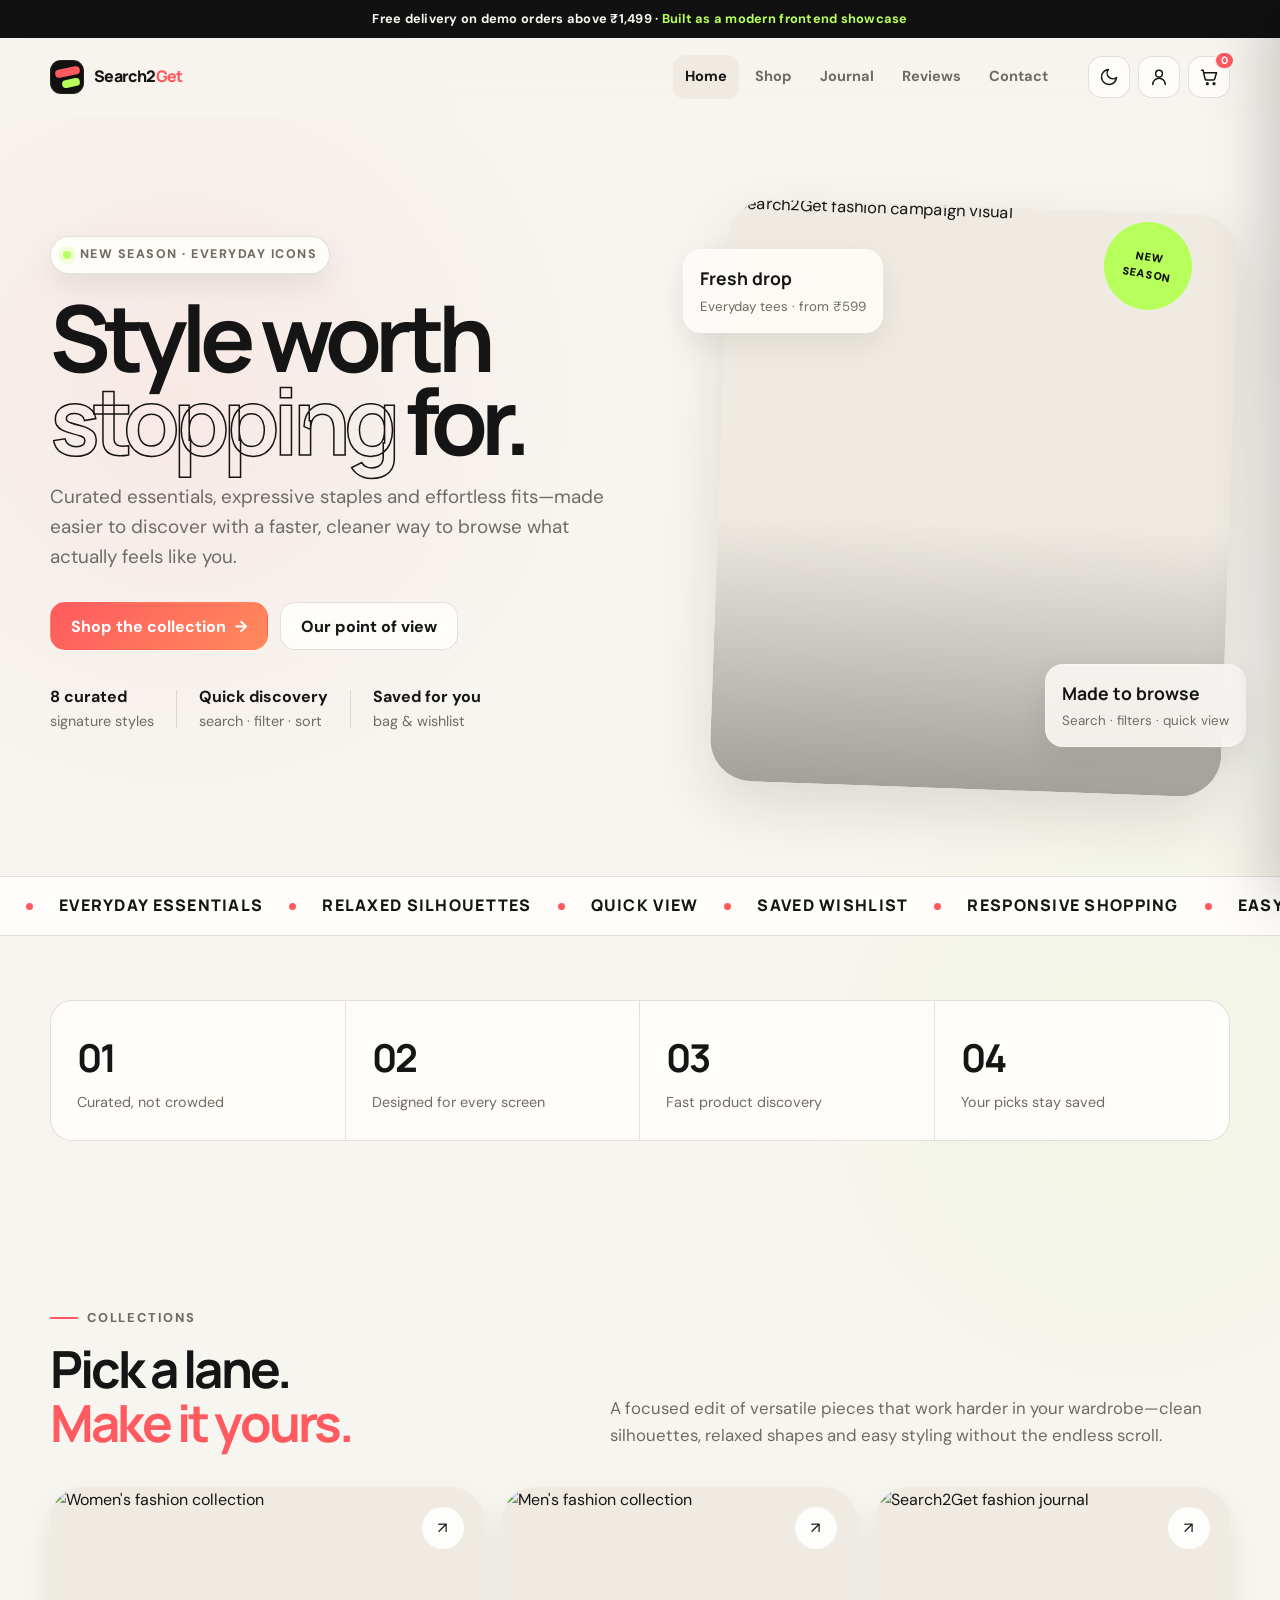
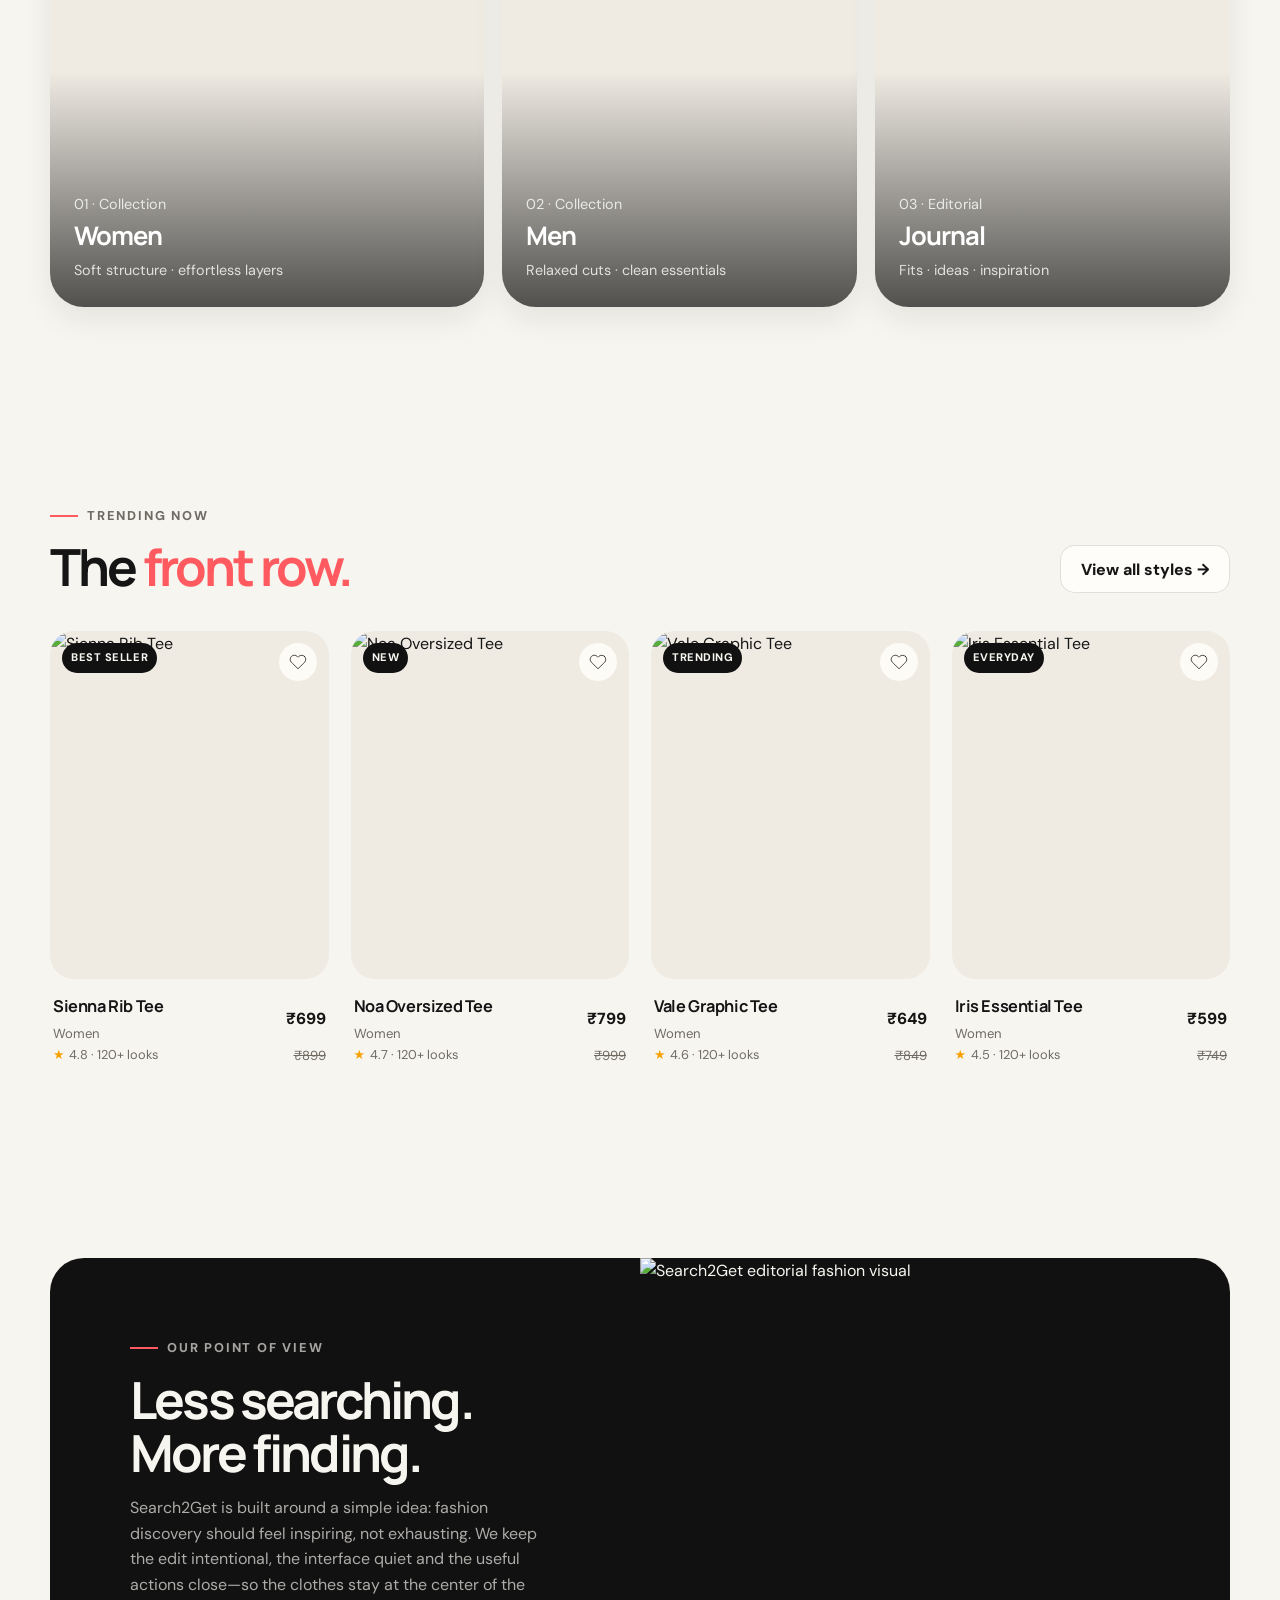
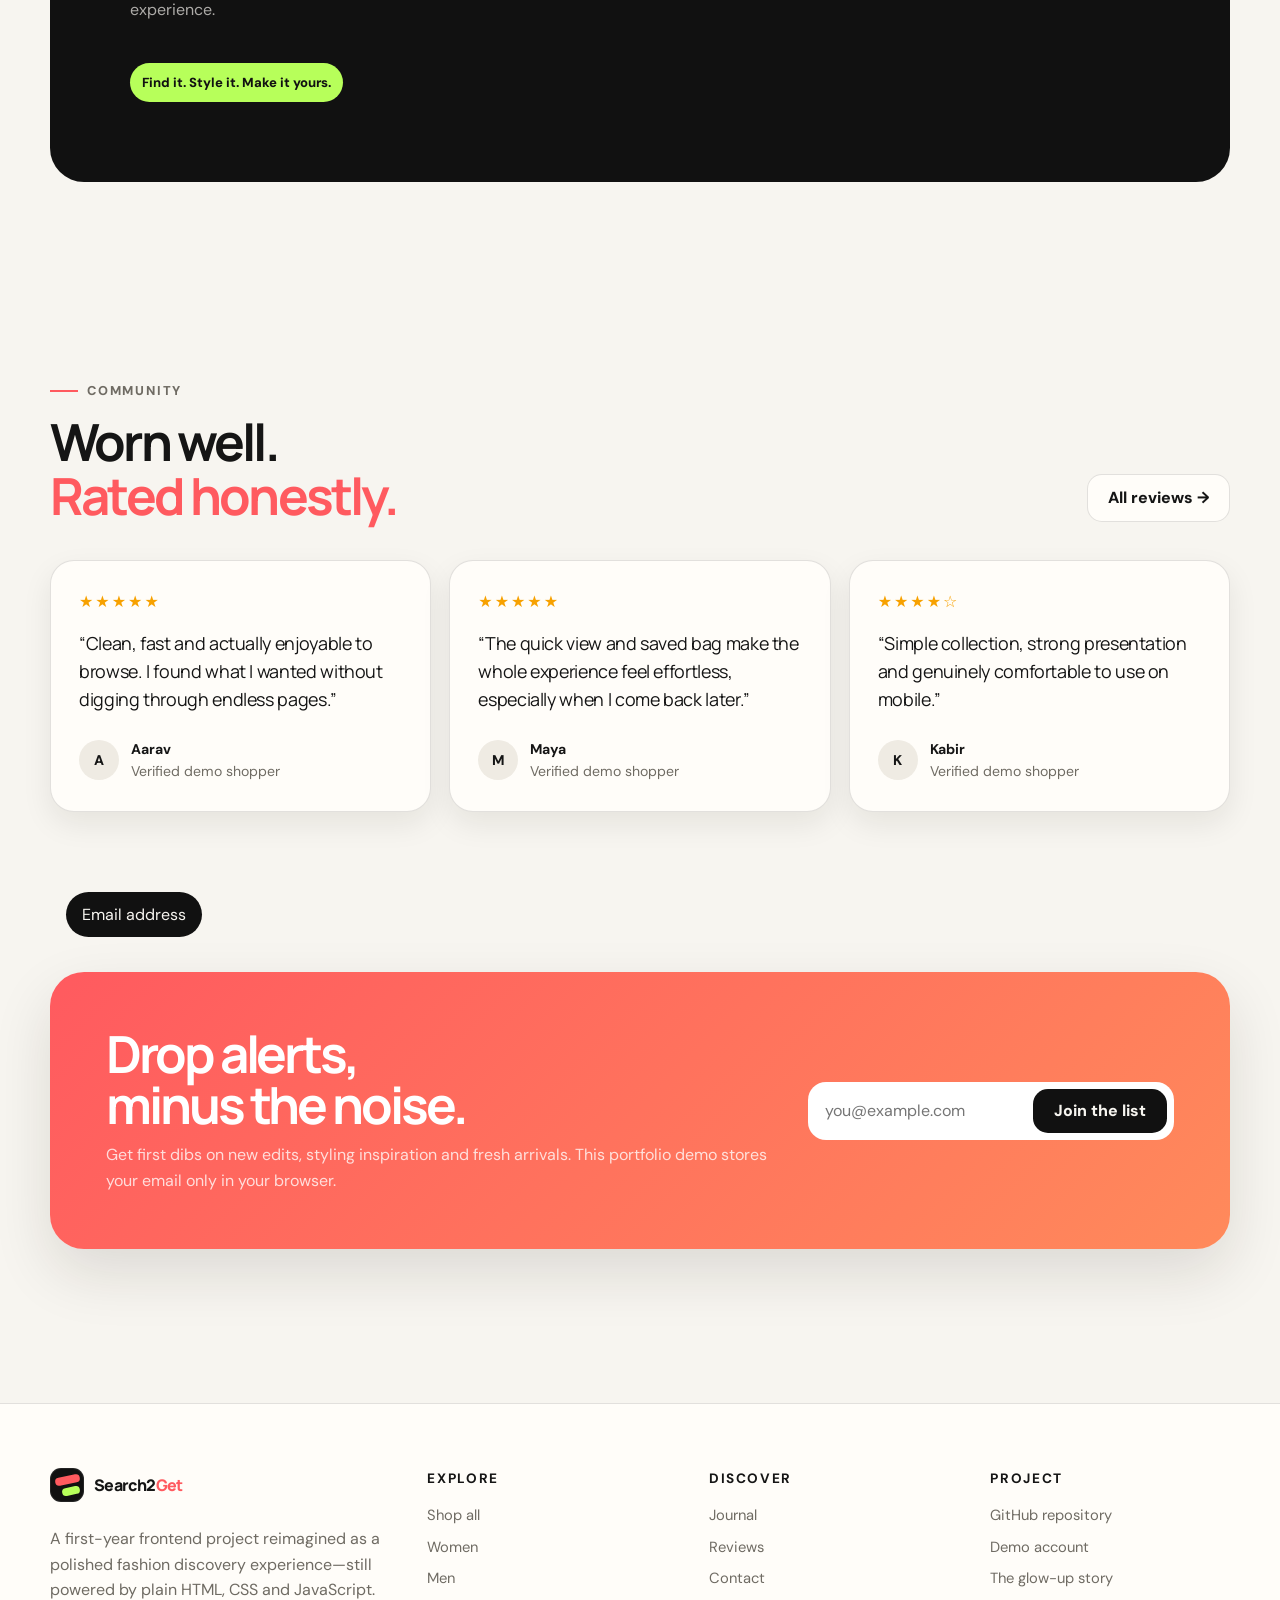
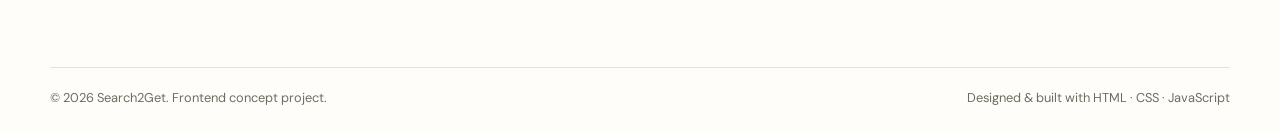
==== commit 53a0fbb0: "Polish homepage into a product-first fashion experience" ====
--- a/index.html
+++ b/index.html
@@ -3,9 +3,12 @@
 <head>
   <meta charset="utf-8">
   <meta name="viewport" content="width=device-width, initial-scale=1">
-  <meta name="description" content="Search2Get is a modern fashion discovery storefront rebuilt from a first-year frontend project using HTML, CSS and JavaScript.">
+  <meta name="description" content="Search2Get is a modern fashion discovery storefront for finding expressive everyday essentials with fast browsing, curated collections and a polished shopping flow.">
   <meta name="theme-color" content="#f7f5f0">
-  <title>Search2Get — Fashion, rediscovered</title>
+  <meta property="og:title" content="Search2Get — Find your everyday">
+  <meta property="og:description" content="Curated everyday fashion with quick discovery, persistent wishlist and bag, and a polished responsive shopping experience.">
+  <meta property="og:type" content="website">
+  <title>Search2Get — Find your everyday</title>
   <link rel="icon" href="i1.png">
   <link rel="stylesheet" href="index.css">
 </head>
@@ -17,41 +20,41 @@
     <section class="hero">
       <div class="container hero-grid">
         <div class="hero-copy reveal">
-          <span class="eyebrow-pill"><span class="dot"></span> Search less. Find your look.</span>
+          <span class="eyebrow-pill"><span class="dot"></span> New season · everyday icons</span>
           <h1>Style worth <span class="outline">stopping</span> for.</h1>
-          <p>Search2Get turns everyday fashion discovery into a cleaner, faster experience—curated essentials, expressive staples and a frontend flow that actually feels finished.</p>
+          <p>Curated essentials, expressive staples and effortless fits—made easier to discover with a faster, cleaner way to browse what actually feels like you.</p>
           <div class="hero-actions">
-            <a class="btn btn-primary" href="shop.html">Shop the drop <span aria-hidden="true">→</span></a>
-            <a class="btn btn-secondary" href="#story">See the rebuild</a>
+            <a class="btn btn-primary" href="shop.html">Shop the collection <span aria-hidden="true">→</span></a>
+            <a class="btn btn-secondary" href="#story">Our point of view</a>
           </div>
-          <div class="hero-proof" aria-label="Project highlights">
-            <div><strong>8 curated</strong><span>demo styles</span></div><span class="divider"></span>
-            <div><strong>100% vanilla</strong><span>HTML · CSS · JS</span></div><span class="divider"></span>
-            <div><strong>Local-first</strong><span>cart & wishlist</span></div>
+          <div class="hero-proof" aria-label="Shopping highlights">
+            <div><strong>8 curated</strong><span>signature styles</span></div><span class="divider"></span>
+            <div><strong>Quick discovery</strong><span>search · filter · sort</span></div><span class="divider"></span>
+            <div><strong>Saved for you</strong><span>bag & wishlist</span></div>
           </div>
         </div>
         <div class="hero-visual reveal">
           <div class="hero-frame"><img src="hero-1.png" alt="Search2Get fashion campaign visual"></div>
-          <div class="hero-stamp">2023 → now<br>glow-up</div>
-          <div class="float-card one"><strong>New drop</strong><small>Everyday tees · from ₹599</small></div>
-          <div class="float-card two"><strong>Built to browse</strong><small>Search · filters · quick view</small></div>
+          <div class="hero-stamp">NEW<br>SEASON</div>
+          <div class="float-card one"><strong>Fresh drop</strong><small>Everyday tees · from ₹599</small></div>
+          <div class="float-card two"><strong>Made to browse</strong><small>Search · filters · quick view</small></div>
         </div>
       </div>
     </section>
 
     <div class="marquee-wrap" aria-hidden="true">
       <div class="marquee">
-        <span><i></i>Responsive by default <i></i>Persistent bag <i></i>Dark mode <i></i>Keyboard friendly <i></i>Quick view <i></i>Vanilla JavaScript</span>
-        <span><i></i>Responsive by default <i></i>Persistent bag <i></i>Dark mode <i></i>Keyboard friendly <i></i>Quick view <i></i>Vanilla JavaScript</span>
+        <span><i></i>Everyday essentials <i></i>Relaxed silhouettes <i></i>Quick view <i></i>Saved wishlist <i></i>Responsive shopping <i></i>Easy checkout</span>
+        <span><i></i>Everyday essentials <i></i>Relaxed silhouettes <i></i>Quick view <i></i>Saved wishlist <i></i>Responsive shopping <i></i>Easy checkout</span>
       </div>
     </div>
 
     <section class="section-sm">
       <div class="container stats-grid reveal">
-        <div class="stat"><strong>01</strong><span>Zero-framework storefront</span></div>
-        <div class="stat"><strong>02</strong><span>Mobile-first responsive UX</span></div>
-        <div class="stat"><strong>03</strong><span>Complete demo checkout flow</span></div>
-        <div class="stat"><strong>04</strong><span>LocalStorage-powered state</span></div>
+        <div class="stat"><strong>01</strong><span>Curated, not crowded</span></div>
+        <div class="stat"><strong>02</strong><span>Designed for every screen</span></div>
+        <div class="stat"><strong>03</strong><span>Fast product discovery</span></div>
+        <div class="stat"><strong>04</strong><span>Your picks stay saved</span></div>
       </div>
     </section>
 
@@ -59,7 +62,7 @@
       <div class="container">
         <div class="section-head reveal">
           <div><span class="section-kicker">Collections</span><h2 class="section-title" id="collections-title">Pick a lane.<br><span class="accent">Make it yours.</span></h2></div>
-          <p class="section-copy">A small, intentional catalog keeps the focus on interface quality: fast discovery, clear pricing and a shopping flow that feels complete.</p>
+          <p class="section-copy">A focused edit of versatile pieces that work harder in your wardrobe—clean silhouettes, relaxed shapes and easy styling without the endless scroll.</p>
         </div>
         <div class="category-grid">
           <a class="category-card reveal" href="shop.html?category=Women">
@@ -75,7 +78,7 @@
           <a class="category-card reveal" href="journal.html">
             <img src="trend2.webp" alt="Search2Get fashion journal" loading="lazy">
             <span class="category-arrow" aria-hidden="true">→</span>
-            <div class="category-content"><span>03 · Editorial</span><strong>Journal</strong><span>Fits · ideas · project story</span></div>
+            <div class="category-content"><span>03 · Editorial</span><strong>Journal</strong><span>Fits · ideas · inspiration</span></div>
           </a>
         </div>
       </div>
@@ -95,12 +98,12 @@
       <div class="container editorial reveal">
         <div class="editorial-grid">
           <div class="editorial-copy">
-            <span class="section-kicker">The rebuild</span>
-            <h2 class="section-title">Same roots.<br>Much sharper instincts.</h2>
-            <p>This project began as a hand-typed first-year storefront. The new version deliberately stays in vanilla HTML, CSS and JavaScript—then pushes those fundamentals much further with responsive systems, reusable UI, state, accessibility and interaction design.</p>
-            <span class="editorial-note">No framework required.</span>
+            <span class="section-kicker">Our point of view</span>
+            <h2 class="section-title">Less searching.<br>More finding.</h2>
+            <p>Search2Get is built around a simple idea: fashion discovery should feel inspiring, not exhausting. We keep the edit intentional, the interface quiet and the useful actions close—so the clothes stay at the center of the experience.</p>
+            <span class="editorial-note">Find it. Style it. Make it yours.</span>
           </div>
-          <div class="editorial-media"><img src="main.png" alt="Search2Get original project visual" loading="lazy"></div>
+          <div class="editorial-media"><img src="main.png" alt="Search2Get editorial fashion visual" loading="lazy"></div>
         </div>
       </div>
     </section>
@@ -108,21 +111,21 @@
     <section class="section" aria-labelledby="reviews-title">
       <div class="container">
         <div class="section-head reveal">
-          <div><span class="section-kicker">Experience</span><h2 class="section-title" id="reviews-title">Feels good.<br><span class="accent">Works better.</span></h2></div>
+          <div><span class="section-kicker">Community</span><h2 class="section-title" id="reviews-title">Worn well.<br><span class="accent">Rated honestly.</span></h2></div>
           <a class="btn btn-secondary" href="reviews.html">All reviews →</a>
         </div>
         <div class="review-grid">
-          <article class="review-card reveal"><div class="stars">★★★★★</div><blockquote>“A dramatic upgrade without losing the charm of a handmade frontend project.”</blockquote><div class="review-person"><span class="avatar">A</span><div><strong>Aarav</strong><span>Demo shopper</span></div></div></article>
-          <article class="review-card reveal"><div class="stars">★★★★★</div><blockquote>“The catalog, quick view and cart finally behave like a real product instead of static pages.”</blockquote><div class="review-person"><span class="avatar">M</span><div><strong>Maya</strong><span>Demo shopper</span></div></div></article>
-          <article class="review-card reveal"><div class="stars">★★★★☆</div><blockquote>“Clean on desktop, genuinely usable on mobile, and the dark theme is a nice touch.”</blockquote><div class="review-person"><span class="avatar">K</span><div><strong>Kabir</strong><span>Demo shopper</span></div></div></article>
+          <article class="review-card reveal"><div class="stars">★★★★★</div><blockquote>“Clean, fast and actually enjoyable to browse. I found what I wanted without digging through endless pages.”</blockquote><div class="review-person"><span class="avatar">A</span><div><strong>Aarav</strong><span>Verified demo shopper</span></div></div></article>
+          <article class="review-card reveal"><div class="stars">★★★★★</div><blockquote>“The quick view and saved bag make the whole experience feel effortless, especially when I come back later.”</blockquote><div class="review-person"><span class="avatar">M</span><div><strong>Maya</strong><span>Verified demo shopper</span></div></div></article>
+          <article class="review-card reveal"><div class="stars">★★★★☆</div><blockquote>“Simple collection, strong presentation and genuinely comfortable to use on mobile.”</blockquote><div class="review-person"><span class="avatar">K</span><div><strong>Kabir</strong><span>Verified demo shopper</span></div></div></article>
         </div>
       </div>
     </section>
 
     <section class="section-sm">
       <div class="container newsletter reveal">
-        <div><h2>Drop alerts,<br>minus the spam.</h2><p>Try the newsletter interaction. Your email is stored only in your browser as part of this frontend demo.</p></div>
-        <form class="newsletter-form" id="newsletterForm"><label class="skip-link" for="newsletterEmail">Email address</label><input id="newsletterEmail" type="email" name="email" placeholder="you@example.com" autocomplete="email" required><button class="btn" type="submit">Join demo list</button></form>
+        <div><h2>Drop alerts,<br>minus the noise.</h2><p>Get first dibs on new edits, styling inspiration and fresh arrivals. This portfolio demo stores your email only in your browser.</p></div>
+        <form class="newsletter-form" id="newsletterForm"><label class="skip-link" for="newsletterEmail">Email address</label><input id="newsletterEmail" type="email" name="email" placeholder="you@example.com" autocomplete="email" required><button class="btn" type="submit">Join the list</button></form>
       </div>
     </section>
   </main>
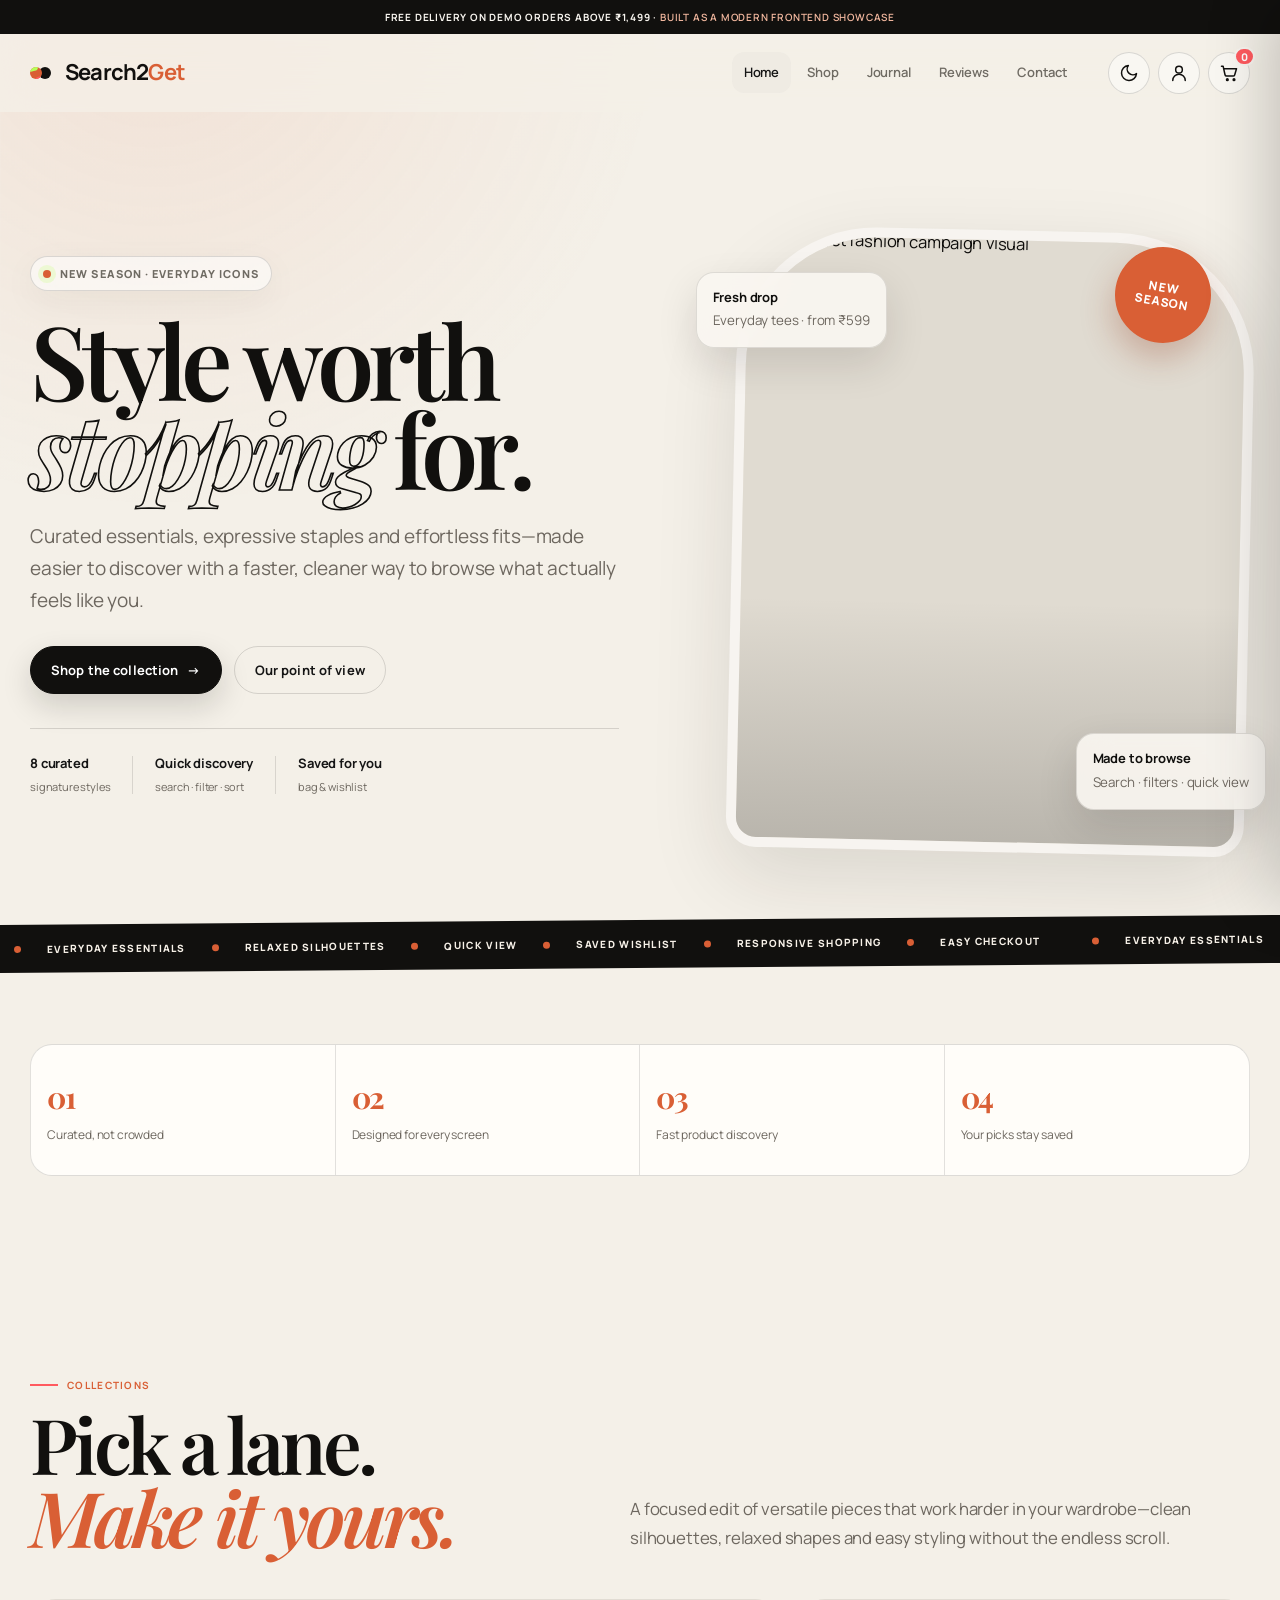
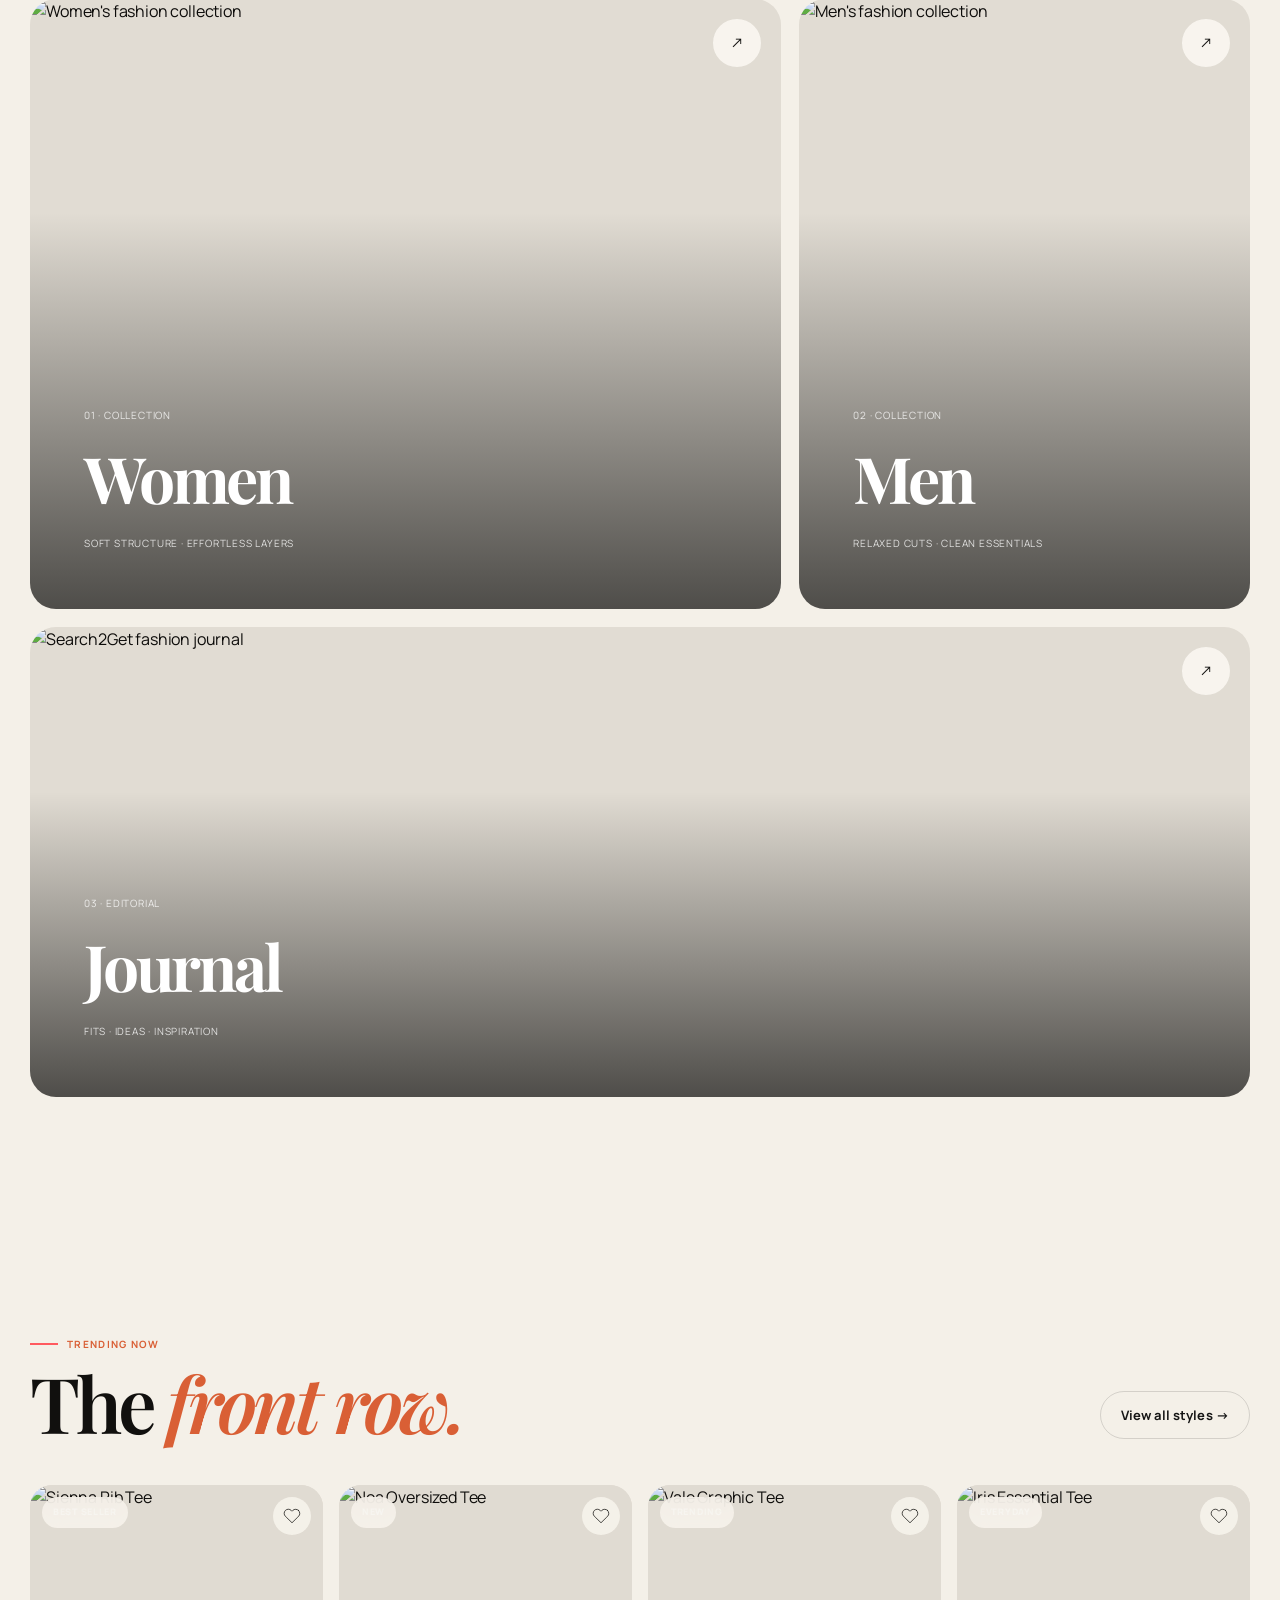
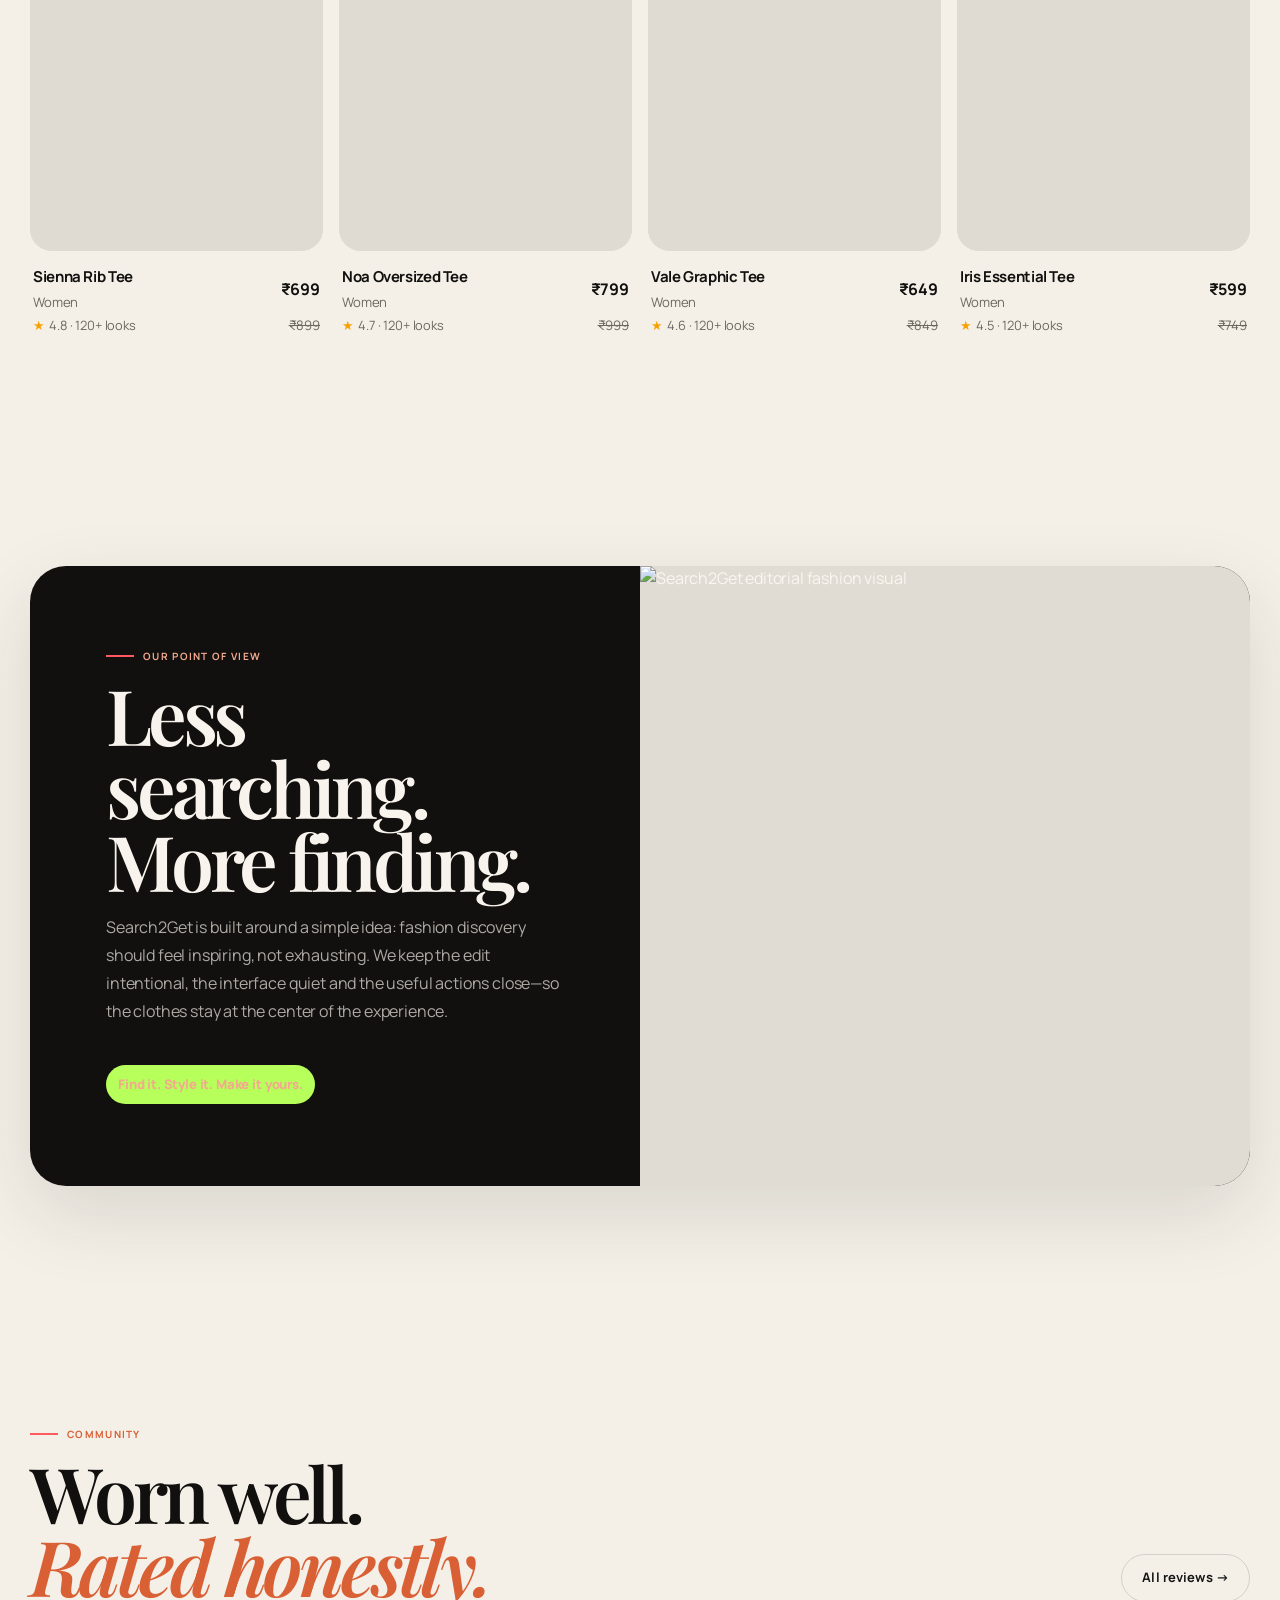
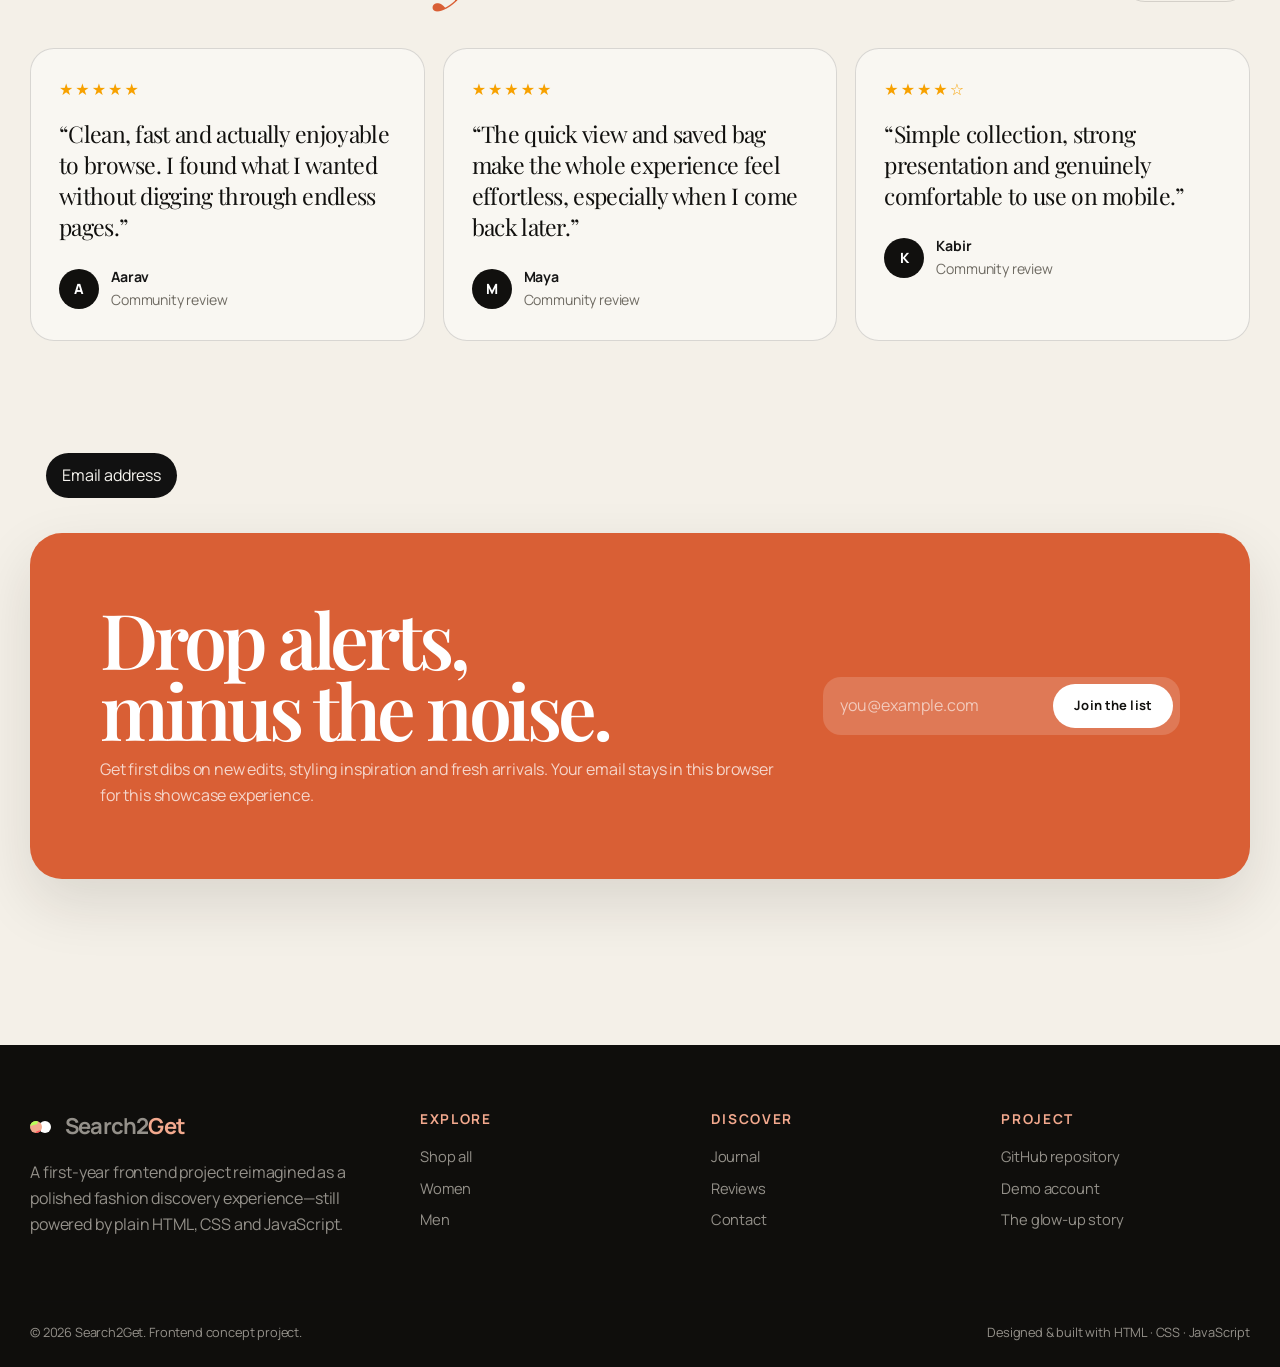
==== commit 4074ace3: "Load V3 art direction on homepage" ====
--- a/index.html
+++ b/index.html
@@ -4,13 +4,17 @@
   <meta charset="utf-8">
   <meta name="viewport" content="width=device-width, initial-scale=1">
   <meta name="description" content="Search2Get is a modern fashion discovery storefront for finding expressive everyday essentials with fast browsing, curated collections and a polished shopping flow.">
-  <meta name="theme-color" content="#f7f5f0">
+  <meta name="theme-color" content="#f4f0e8">
   <meta property="og:title" content="Search2Get — Find your everyday">
   <meta property="og:description" content="Curated everyday fashion with quick discovery, persistent wishlist and bag, and a polished responsive shopping experience.">
   <meta property="og:type" content="website">
   <title>Search2Get — Find your everyday</title>
   <link rel="icon" href="i1.png">
+  <link rel="preconnect" href="https://fonts.googleapis.com">
+  <link rel="preconnect" href="https://fonts.gstatic.com" crossorigin>
+  <link rel="preconnect" href="https://images.unsplash.com">
   <link rel="stylesheet" href="index.css">
+  <link rel="stylesheet" href="v3.css">
 </head>
 <body>
   <a class="skip-link" href="#main">Skip to content</a>
@@ -115,16 +119,16 @@
           <a class="btn btn-secondary" href="reviews.html">All reviews →</a>
         </div>
         <div class="review-grid">
-          <article class="review-card reveal"><div class="stars">★★★★★</div><blockquote>“Clean, fast and actually enjoyable to browse. I found what I wanted without digging through endless pages.”</blockquote><div class="review-person"><span class="avatar">A</span><div><strong>Aarav</strong><span>Verified demo shopper</span></div></div></article>
-          <article class="review-card reveal"><div class="stars">★★★★★</div><blockquote>“The quick view and saved bag make the whole experience feel effortless, especially when I come back later.”</blockquote><div class="review-person"><span class="avatar">M</span><div><strong>Maya</strong><span>Verified demo shopper</span></div></div></article>
-          <article class="review-card reveal"><div class="stars">★★★★☆</div><blockquote>“Simple collection, strong presentation and genuinely comfortable to use on mobile.”</blockquote><div class="review-person"><span class="avatar">K</span><div><strong>Kabir</strong><span>Verified demo shopper</span></div></div></article>
+          <article class="review-card reveal"><div class="stars">★★★★★</div><blockquote>“Clean, fast and actually enjoyable to browse. I found what I wanted without digging through endless pages.”</blockquote><div class="review-person"><span class="avatar">A</span><div><strong>Aarav</strong><span>Community review</span></div></div></article>
+          <article class="review-card reveal"><div class="stars">★★★★★</div><blockquote>“The quick view and saved bag make the whole experience feel effortless, especially when I come back later.”</blockquote><div class="review-person"><span class="avatar">M</span><div><strong>Maya</strong><span>Community review</span></div></div></article>
+          <article class="review-card reveal"><div class="stars">★★★★☆</div><blockquote>“Simple collection, strong presentation and genuinely comfortable to use on mobile.”</blockquote><div class="review-person"><span class="avatar">K</span><div><strong>Kabir</strong><span>Community review</span></div></div></article>
         </div>
       </div>
     </section>
 
     <section class="section-sm">
       <div class="container newsletter reveal">
-        <div><h2>Drop alerts,<br>minus the noise.</h2><p>Get first dibs on new edits, styling inspiration and fresh arrivals. This portfolio demo stores your email only in your browser.</p></div>
+        <div><h2>Drop alerts,<br>minus the noise.</h2><p>Get first dibs on new edits, styling inspiration and fresh arrivals. Your email stays in this browser for this showcase experience.</p></div>
         <form class="newsletter-form" id="newsletterForm"><label class="skip-link" for="newsletterEmail">Email address</label><input id="newsletterEmail" type="email" name="email" placeholder="you@example.com" autocomplete="email" required><button class="btn" type="submit">Join the list</button></form>
       </div>
     </section>
@@ -132,5 +136,6 @@
 
   <div id="site-footer"></div>
   <script src="index.js"></script>
+  <script src="visual-refresh.js"></script>
 </body>
 </html>
--- a/v3.css
+++ b/v3.css
@@ -0,0 +1,361 @@
+/* Search2Get V3 — editorial visual system
+   Loaded after index.css so the original project remains readable in history
+   while the current experience gets a stronger art direction layer. */
+
+@import url('https://fonts.googleapis.com/css2?family=DM+Sans:wght@400;500;600;700&family=Manrope:wght@400;500;600;700&family=Playfair+Display:ital,wght@0,600;0,700;1,600&display=swap');
+
+:root {
+  --v3-ink: #11100e;
+  --v3-paper: #f4f0e8;
+  --v3-paper-2: #ebe4d8;
+  --v3-line: rgba(17, 16, 14, .14);
+  --v3-accent: #d95f35;
+  --v3-muted: #6d675f;
+  --v3-radius: 26px;
+  --v3-shadow: 0 28px 80px rgba(32, 24, 15, .12);
+  --font-display: 'Playfair Display', Georgia, serif;
+  --font-ui: 'Manrope', 'DM Sans', Inter, system-ui, sans-serif;
+}
+
+html { scroll-behavior: smooth; }
+body {
+  font-family: var(--font-ui);
+  background:
+    radial-gradient(circle at 12% 0%, rgba(217,95,53,.10), transparent 32rem),
+    var(--v3-paper);
+  color: var(--v3-ink);
+  letter-spacing: -.01em;
+}
+
+::selection { background: var(--v3-ink); color: #fff; }
+img { background: #ded8ce; }
+.container { width: min(1220px, calc(100% - 40px)); }
+
+.announcement {
+  background: var(--v3-ink);
+  color: #f8f5ef;
+  border: 0;
+  letter-spacing: .08em;
+  text-transform: uppercase;
+  font-size: 10px;
+}
+.announcement strong { color: #f3b89f; font-weight: 600; }
+
+.site-header {
+  background: rgba(244,240,232,.78);
+  backdrop-filter: blur(18px) saturate(140%);
+  -webkit-backdrop-filter: blur(18px) saturate(140%);
+  border-bottom: 1px solid transparent;
+}
+.site-header.scrolled { border-bottom-color: var(--v3-line); box-shadow: 0 12px 36px rgba(42,34,24,.05); }
+.brand { font-weight: 700; letter-spacing: -.05em; }
+.brand span:last-child { font-size: 22px; }
+.brand em { color: var(--v3-accent); font-style: normal; }
+.brand-mark {
+  width: 12px; height: 12px; border-radius: 50%;
+  background: var(--v3-accent);
+  box-shadow: 9px 0 0 var(--v3-ink);
+  margin-right: 13px;
+}
+.nav-link { font-size: 13px; font-weight: 600; letter-spacing: -.01em; }
+.nav-link::after { background: var(--v3-accent); height: 2px; }
+.icon-button {
+  border: 1px solid var(--v3-line);
+  background: rgba(255,255,255,.45);
+  border-radius: 999px;
+}
+.icon-button:hover { transform: translateY(-2px); border-color: rgba(17,16,14,.35); }
+
+.hero { padding: clamp(52px, 7vw, 105px) 0 44px; }
+.hero-grid { gap: clamp(36px, 6vw, 82px); align-items: center; }
+.hero-copy { max-width: 650px; }
+.eyebrow-pill {
+  background: rgba(255,255,255,.56);
+  border: 1px solid var(--v3-line);
+  box-shadow: 0 10px 35px rgba(40,30,20,.05);
+  font-size: 11px;
+  letter-spacing: .1em;
+  text-transform: uppercase;
+}
+.eyebrow-pill .dot { background: var(--v3-accent); }
+.hero h1,
+.page-hero h1,
+.section-title,
+.newsletter h2,
+.login-art h2,
+.login-card h1,
+.story-overlay h2,
+.contact-card h2,
+.faq-card h2 {
+  font-family: var(--font-display);
+  letter-spacing: -.055em;
+  font-weight: 600;
+}
+.hero h1 {
+  font-size: clamp(64px, 8vw, 118px);
+  line-height: .86;
+  margin: 24px 0 28px;
+  max-width: 760px;
+}
+.hero h1 .outline {
+  color: transparent;
+  -webkit-text-stroke: 1.6px var(--v3-ink);
+  font-style: italic;
+}
+.hero-copy > p { font-size: clamp(16px, 1.6vw, 19px); line-height: 1.7; color: var(--v3-muted); max-width: 590px; }
+.btn { border-radius: 999px; min-height: 48px; font-size: 13px; font-weight: 700; letter-spacing: .01em; }
+.btn-primary { background: var(--v3-ink); color: #fff; border-color: var(--v3-ink); box-shadow: 0 12px 30px rgba(20,18,15,.16); }
+.btn-primary:hover { background: var(--v3-accent); border-color: var(--v3-accent); transform: translateY(-2px); }
+.btn-secondary { background: transparent; border-color: var(--v3-line); }
+.btn-secondary:hover { background: rgba(255,255,255,.62); border-color: rgba(17,16,14,.35); }
+.hero-proof { margin-top: 34px; padding-top: 24px; border-top: 1px solid var(--v3-line); }
+.hero-proof strong { font-size: 13px; }
+.hero-proof span { color: var(--v3-muted); font-size: 11px; }
+
+.hero-visual { min-height: 650px; }
+.hero-frame {
+  border-radius: 140px 140px 30px 30px;
+  overflow: hidden;
+  box-shadow: var(--v3-shadow);
+  border: 10px solid rgba(255,255,255,.45);
+  transform: rotate(1.25deg);
+}
+.hero-frame::after {
+  content: '';
+  position: absolute; inset: 0;
+  background: linear-gradient(180deg, transparent 60%, rgba(10,10,8,.18));
+  pointer-events: none;
+}
+.hero-frame img { width: 100%; height: 100%; object-fit: cover; object-position: 50% 42%; filter: saturate(.92) contrast(1.03); }
+.hero-stamp {
+  background: var(--v3-accent);
+  color: #fff;
+  border: 0;
+  width: 96px; height: 96px;
+  font-size: 12px;
+  line-height: 1.15;
+  box-shadow: 0 16px 32px rgba(145,55,25,.28);
+}
+.float-card {
+  background: rgba(250,247,241,.9);
+  border: 1px solid rgba(17,16,14,.12);
+  backdrop-filter: blur(16px);
+  box-shadow: 0 16px 40px rgba(25,20,16,.12);
+  border-radius: 18px;
+}
+.float-card strong { font-size: 13px; }
+.float-card small { color: var(--v3-muted); }
+
+.marquee-wrap { background: var(--v3-ink); color: #f7f1e8; border: 0; transform: rotate(-.45deg); margin: 24px -12px 0; }
+.marquee span { text-transform: uppercase; font-size: 10px; letter-spacing: .13em; }
+.marquee i { background: var(--v3-accent); }
+
+.section { padding: clamp(84px, 9vw, 138px) 0; }
+.section-sm { padding: clamp(52px, 6vw, 82px) 0; }
+.section-kicker { color: var(--v3-accent); text-transform: uppercase; letter-spacing: .13em; font-size: 10px; font-weight: 700; }
+.section-title { font-size: clamp(48px, 6vw, 84px); line-height: .95; }
+.section-title .accent { color: var(--v3-accent); font-style: italic; }
+.section-copy { color: var(--v3-muted); line-height: 1.72; }
+.section-head { align-items: end; gap: 40px; margin-bottom: 46px; }
+
+.stats-grid { border-top: 1px solid var(--v3-line); border-bottom: 1px solid var(--v3-line); }
+.stat { padding: 28px 16px; }
+.stat strong { color: var(--v3-accent); font-family: var(--font-display); font-size: 30px; }
+.stat span { color: var(--v3-muted); font-size: 12px; }
+
+.category-grid { display: grid; grid-template-columns: 1.25fr .75fr; gap: 18px; }
+.category-card {
+  min-height: 610px;
+  border-radius: var(--v3-radius);
+  border: 0;
+  overflow: hidden;
+  box-shadow: none;
+}
+.category-card:nth-child(3) { grid-column: 1 / -1; min-height: 470px; }
+.category-card img { transition: transform .8s cubic-bezier(.2,.7,.2,1), filter .5s ease; filter: saturate(.86) contrast(1.04); }
+.category-card:hover img { transform: scale(1.045); filter: saturate(1) contrast(1.04); }
+.category-card::after { background: linear-gradient(180deg, transparent 35%, rgba(9,9,8,.68)); }
+.category-content { padding: 30px; }
+.category-content strong { font-family: var(--font-display); font-size: clamp(42px, 5vw, 72px); letter-spacing: -.05em; }
+.category-content span { letter-spacing: .08em; text-transform: uppercase; font-size: 10px; }
+.category-arrow { width: 48px; height: 48px; border-radius: 999px; background: rgba(250,247,241,.92); color: var(--v3-ink); border: 0; }
+
+.product-grid { gap: 30px 16px; }
+.product-card { background: transparent; border: 0; border-radius: 0; box-shadow: none; overflow: visible; }
+.product-media {
+  aspect-ratio: 4 / 5;
+  border-radius: 22px;
+  overflow: hidden;
+  background: #e1dbd1;
+}
+.product-media img { width: 100%; height: 100%; object-fit: cover; transition: transform .65s cubic-bezier(.2,.7,.2,1), filter .35s ease; filter: saturate(.88) contrast(1.03); }
+.product-card:hover .product-media img { transform: scale(1.035); filter: saturate(1) contrast(1.04); }
+.product-info { padding: 14px 3px 0; }
+.product-title { font-size: 15px; font-weight: 700; }
+.product-category, .rating, .product-old { color: var(--v3-muted); }
+.product-price { font-weight: 700; }
+.product-badge {
+  top: 12px; left: 12px;
+  background: rgba(247,243,236,.88);
+  border: 0;
+  backdrop-filter: blur(10px);
+  font-size: 9px;
+  text-transform: uppercase;
+  letter-spacing: .08em;
+  padding: 8px 11px;
+  border-radius: 999px;
+}
+.wishlist-btn { background: rgba(247,243,236,.9); border: 0; border-radius: 999px; }
+.quick-btn {
+  left: 12px; right: 12px; bottom: 12px;
+  border-radius: 999px;
+  background: rgba(17,16,14,.92);
+  color: #fff;
+  min-height: 44px;
+  border: 0;
+  backdrop-filter: blur(12px);
+}
+
+.editorial { background: var(--v3-ink); color: #f7f2ea; border-radius: 36px; overflow: hidden; box-shadow: var(--v3-shadow); }
+.editorial-grid { gap: 0; }
+.editorial-copy { padding: clamp(38px, 6vw, 76px); }
+.editorial-copy .section-kicker { color: #f3a98e; }
+.editorial-copy .section-title { color: #f8f3ec; }
+.editorial-copy p { color: rgba(248,243,236,.68); line-height: 1.75; }
+.editorial-note { border-color: rgba(255,255,255,.18); color: #f3a98e; }
+.editorial-media { min-height: 620px; }
+.editorial-media img { object-fit: cover; filter: saturate(.82) contrast(1.04); }
+
+.review-card, .rating-panel, .review-form-card, .contact-card, .faq-card {
+  background: rgba(255,255,255,.46);
+  border: 1px solid var(--v3-line);
+  border-radius: 24px;
+  box-shadow: none;
+}
+.review-card blockquote { font-family: var(--font-display); font-size: 23px; line-height: 1.35; letter-spacing: -.03em; }
+.avatar { background: var(--v3-ink); color: #fff; }
+.stars, .star { color: var(--v3-accent); }
+
+.newsletter { background: var(--v3-accent); color: #fff; border-radius: 32px; padding: clamp(36px, 6vw, 70px); }
+.newsletter h2 { font-size: clamp(48px, 6vw, 80px); line-height: .93; }
+.newsletter p { color: rgba(255,255,255,.74); }
+.newsletter-form { background: rgba(255,255,255,.16); border-color: rgba(255,255,255,.28); }
+.newsletter-form input { color: #fff; }
+.newsletter-form input::placeholder { color: rgba(255,255,255,.6); }
+.newsletter-form .btn { background: #fff; color: var(--v3-ink); }
+
+.page-hero { padding: clamp(72px, 8vw, 120px) 0 50px; }
+.page-hero-grid { border-bottom: 1px solid var(--v3-line); padding-bottom: 48px; }
+.page-hero h1 { font-size: clamp(62px, 8vw, 110px); line-height: .88; }
+.page-hero p { color: var(--v3-muted); font-size: 17px; line-height: 1.7; max-width: 650px; }
+.page-chip { border: 1px solid var(--v3-line); background: rgba(255,255,255,.45); border-radius: 999px; }
+
+.catalog-toolbar {
+  position: sticky; top: 84px; z-index: 20;
+  background: rgba(244,240,232,.88);
+  border: 1px solid var(--v3-line);
+  backdrop-filter: blur(20px);
+  border-radius: 20px;
+  padding: 12px;
+  box-shadow: 0 16px 40px rgba(30,24,18,.06);
+}
+.search-field input, .select, .filter-chip {
+  border-color: var(--v3-line);
+  background: rgba(255,255,255,.55);
+  border-radius: 999px;
+}
+.filter-chip.active { background: var(--v3-ink); color: #fff; border-color: var(--v3-ink); }
+.catalog-summary { color: var(--v3-muted); }
+
+.story-card { border-radius: 24px; overflow: hidden; border: 0; }
+.story-card img { filter: saturate(.82) contrast(1.03); }
+.story-card::after { background: linear-gradient(180deg, transparent 32%, rgba(8,8,7,.78)); }
+.story-overlay h2 { font-size: clamp(34px, 4vw, 56px); }
+.article-card { border-top: 1px solid var(--v3-line); border-radius: 0; background: transparent; box-shadow: none; }
+.article-card .num { color: var(--v3-accent); font-family: var(--font-display); }
+
+.field input, .field textarea, .field select {
+  background: rgba(255,255,255,.52);
+  border: 1px solid var(--v3-line);
+  border-radius: 14px;
+}
+.field input:focus, .field textarea:focus, .field select:focus { border-color: var(--v3-accent); box-shadow: 0 0 0 3px rgba(217,95,53,.12); }
+
+.login-page { background: var(--v3-paper); }
+.login-wrap { border-radius: 30px; overflow: hidden; box-shadow: var(--v3-shadow); }
+.login-art { background: var(--v3-ink); }
+.login-art::before { opacity: .24; }
+.login-art h2 { font-size: clamp(46px, 6vw, 78px); line-height: .92; }
+.login-card { background: #fbf8f2; }
+
+.cart-drawer { background: #f8f4ed; border-left: 1px solid var(--v3-line); }
+.drawer-head, .drawer-footer { border-color: var(--v3-line); }
+.modal { backdrop-filter: blur(8px); }
+.modal-card { border-radius: 28px; background: #f8f4ed; box-shadow: 0 34px 100px rgba(10,8,6,.28); }
+.toast { background: var(--v3-ink); color: #fff; border: 0; border-radius: 16px; }
+
+.site-footer { background: #0f0e0c; color: #f5efe6; border: 0; }
+.site-footer p, .site-footer a, .footer-bottom { color: rgba(245,239,230,.58); }
+.site-footer a:hover { color: #fff; }
+.footer-col h3 { color: #f3a98e; }
+.site-footer .brand em { color: #f3a98e; }
+.site-footer .brand-mark { background: #f3a98e; box-shadow: 9px 0 0 #fff; }
+
+[data-theme='dark'] body { background: #11100e; color: #f3eee6; }
+[data-theme='dark'] .site-header { background: rgba(17,16,14,.84); }
+[data-theme='dark'] .nav-link, [data-theme='dark'] .brand { color: #f4eee5; }
+[data-theme='dark'] .hero h1 .outline { -webkit-text-stroke-color: #f4eee5; }
+[data-theme='dark'] .hero-copy > p, [data-theme='dark'] .section-copy, [data-theme='dark'] .page-hero p, [data-theme='dark'] .catalog-summary { color: #a79f95; }
+[data-theme='dark'] .icon-button, [data-theme='dark'] .eyebrow-pill, [data-theme='dark'] .page-chip,
+[data-theme='dark'] .review-card, [data-theme='dark'] .rating-panel, [data-theme='dark'] .review-form-card,
+[data-theme='dark'] .contact-card, [data-theme='dark'] .faq-card { background: rgba(255,255,255,.055); border-color: rgba(255,255,255,.12); }
+[data-theme='dark'] .catalog-toolbar { background: rgba(17,16,14,.86); border-color: rgba(255,255,255,.12); }
+[data-theme='dark'] .search-field input, [data-theme='dark'] .select, [data-theme='dark'] .filter-chip,
+[data-theme='dark'] .field input, [data-theme='dark'] .field textarea, [data-theme='dark'] .field select { background: rgba(255,255,255,.06); border-color: rgba(255,255,255,.12); color: #f2ece4; }
+[data-theme='dark'] .filter-chip.active { background: #f1ebe2; color: #11100e; }
+[data-theme='dark'] .modal-card, [data-theme='dark'] .cart-drawer { background: #181613; color: #f2ece4; }
+
+@media (max-width: 980px) {
+  .hero-visual { min-height: 560px; }
+  .category-grid { grid-template-columns: 1fr 1fr; }
+  .category-card, .category-card:nth-child(3) { min-height: 500px; }
+  .category-card:nth-child(3) { grid-column: 1 / -1; }
+  .editorial-media { min-height: 500px; }
+  .catalog-toolbar { top: 74px; }
+}
+
+@media (max-width: 720px) {
+  .container { width: min(100% - 24px, 1220px); }
+  .hero { padding-top: 42px; }
+  .hero h1 { font-size: clamp(58px, 17vw, 82px); }
+  .hero-visual { min-height: 500px; }
+  .hero-frame { border-radius: 90px 90px 22px 22px; border-width: 6px; }
+  .float-card.two { display: none; }
+  .hero-proof { gap: 12px; }
+  .section { padding: 82px 0; }
+  .section-head { align-items: start; }
+  .section-title { font-size: clamp(46px, 14vw, 68px); }
+  .category-grid { grid-template-columns: 1fr; }
+  .category-card, .category-card:nth-child(3) { grid-column: auto; min-height: 540px; }
+  .category-content strong { font-size: 54px; }
+  .product-grid { gap: 26px 10px; }
+  .product-media { border-radius: 16px; }
+  .editorial { border-radius: 24px; }
+  .editorial-media { min-height: 420px; }
+  .newsletter { border-radius: 24px; }
+  .page-hero h1 { font-size: clamp(58px, 17vw, 82px); }
+  .catalog-toolbar { position: static; border-radius: 18px; }
+}
+
+@media (max-width: 480px) {
+  .announcement { font-size: 8px; letter-spacing: .07em; }
+  .hero-visual { min-height: 440px; }
+  .hero-stamp { width: 78px; height: 78px; }
+  .category-card, .category-card:nth-child(3) { min-height: 470px; }
+  .review-card blockquote { font-size: 20px; }
+}
+
+@media (prefers-reduced-motion: reduce) {
+  .hero-frame, .marquee-wrap { transform: none; }
+  .product-media img, .category-card img { transition: none; }
+}
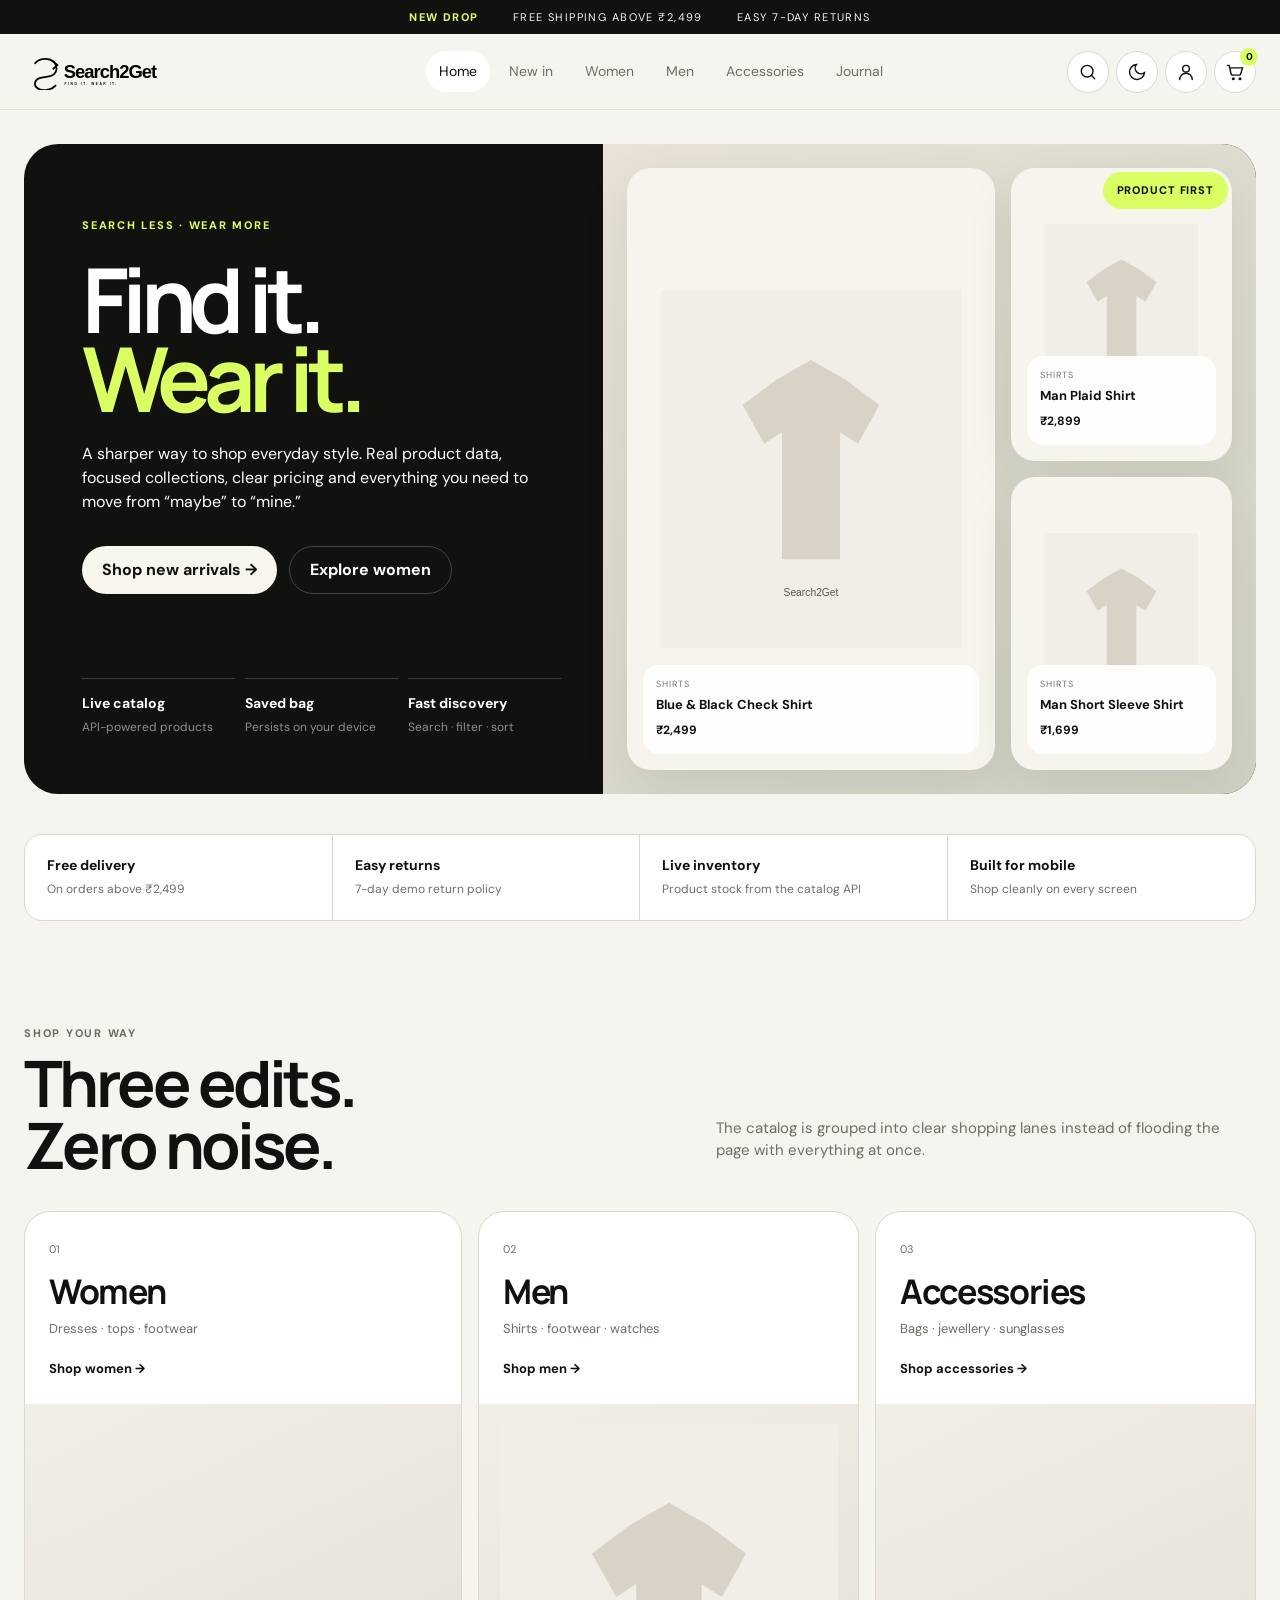
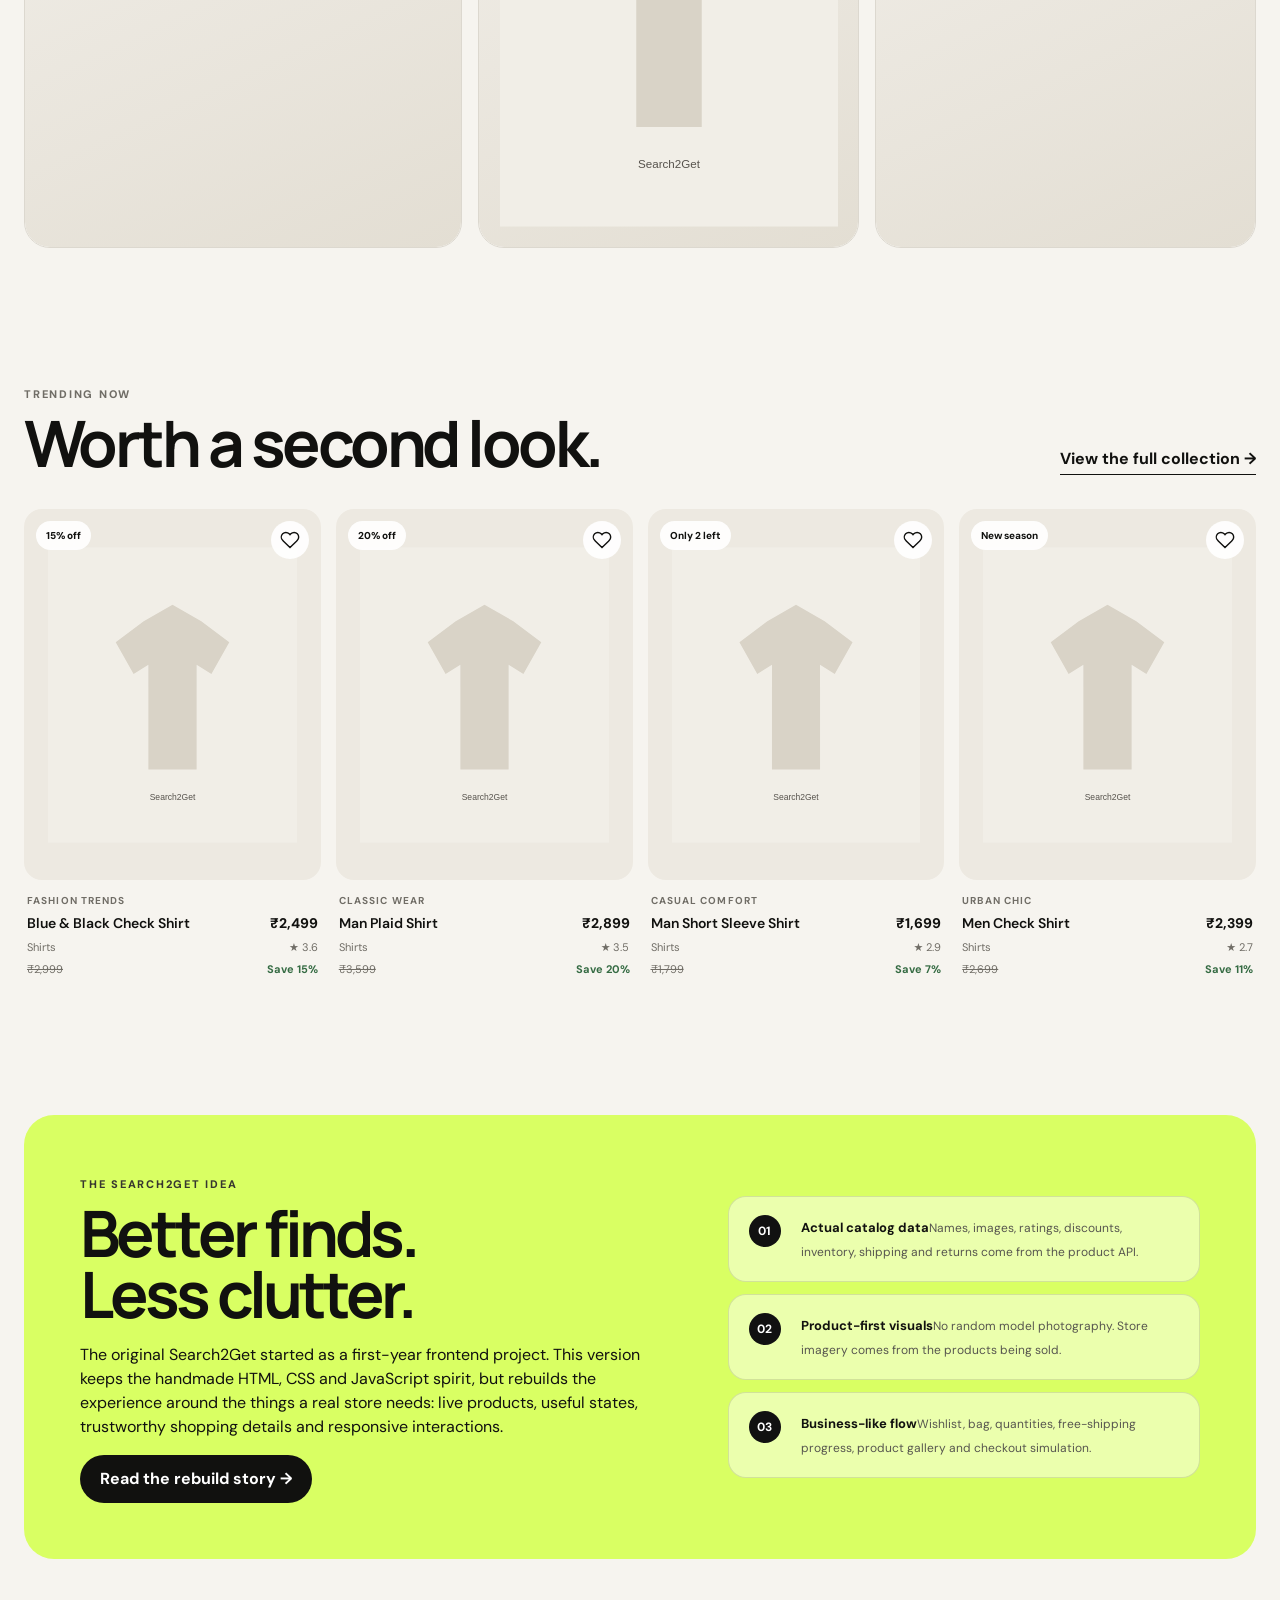
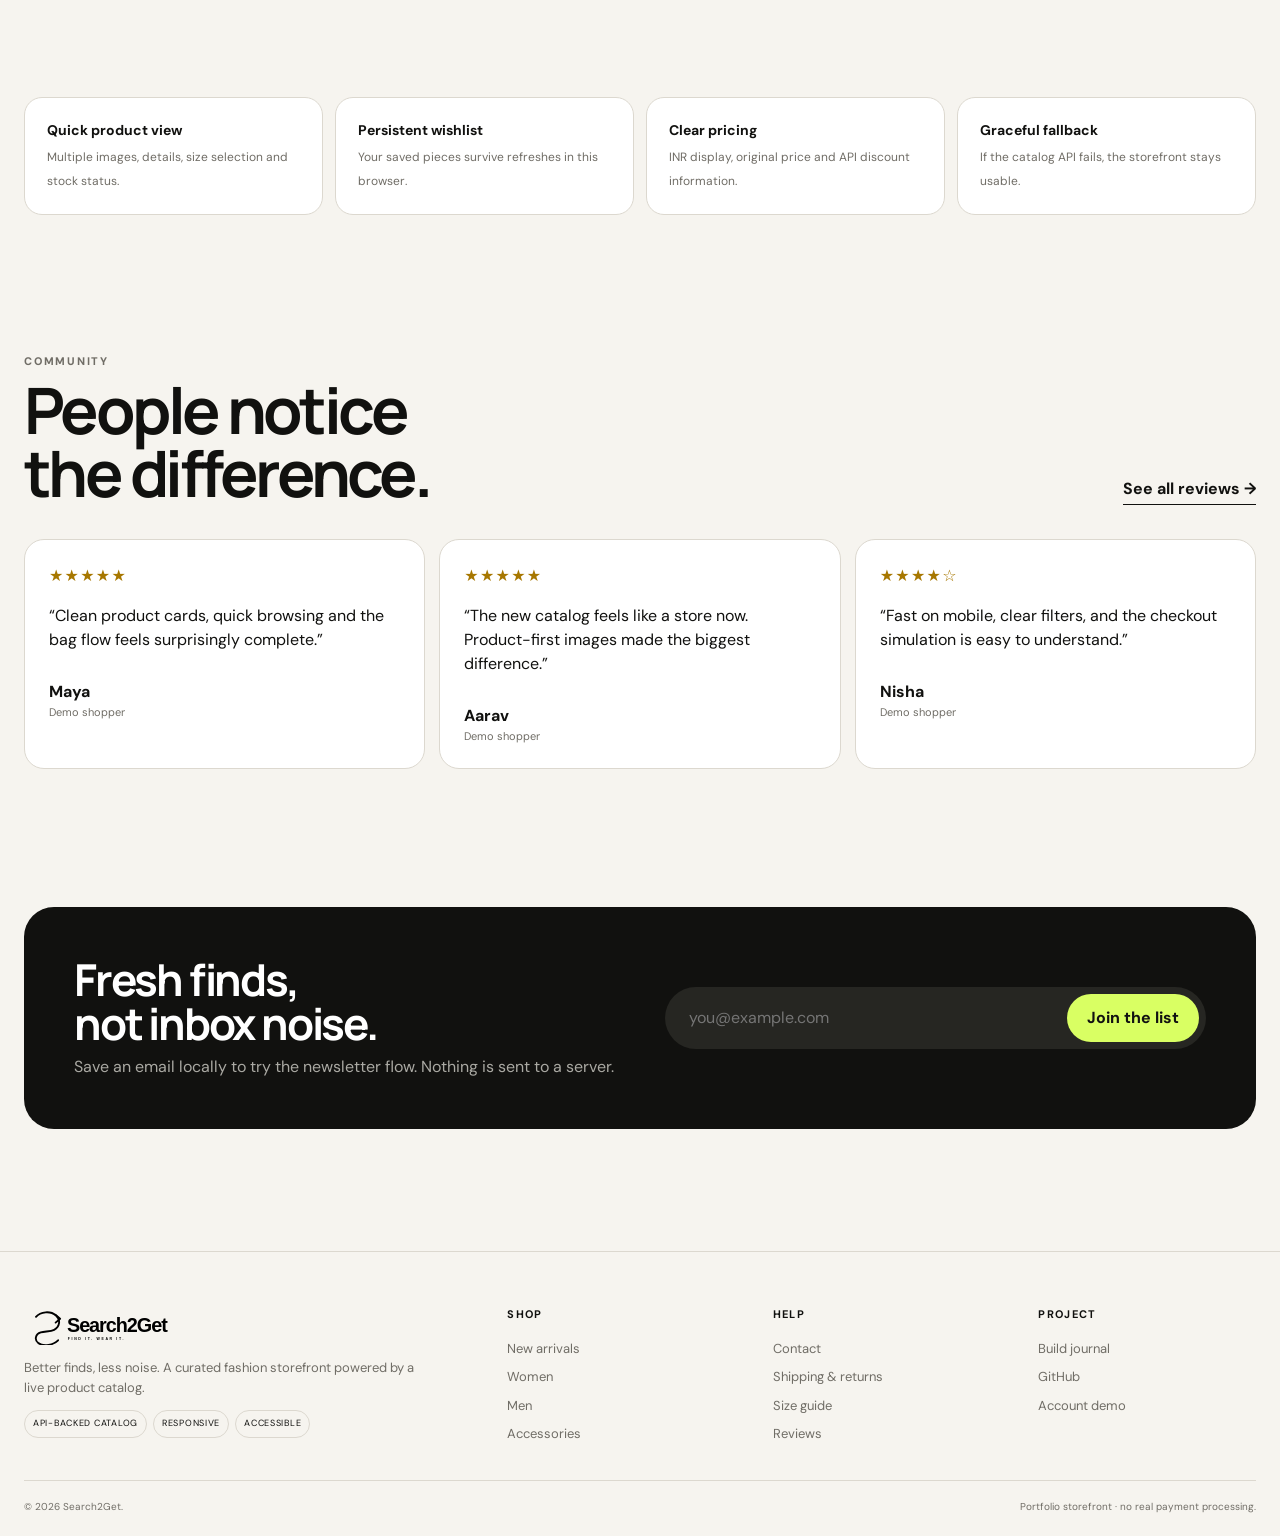
==== commit 559376fa: "Rebuild homepage as product-first fashion storefront" ====
--- a/index.html
+++ b/index.html
@@ -3,18 +3,14 @@
 <head>
   <meta charset="utf-8">
   <meta name="viewport" content="width=device-width, initial-scale=1">
-  <meta name="description" content="Search2Get is a modern fashion discovery storefront for finding expressive everyday essentials with fast browsing, curated collections and a polished shopping flow.">
-  <meta name="theme-color" content="#f4f0e8">
-  <meta property="og:title" content="Search2Get — Find your everyday">
-  <meta property="og:description" content="Curated everyday fashion with quick discovery, persistent wishlist and bag, and a polished responsive shopping experience.">
+  <meta name="description" content="Search2Get — a modern fashion storefront with live apparel products, fast discovery, wishlist, bag and responsive shopping.">
+  <meta name="theme-color" content="#11110f">
+  <meta property="og:title" content="Search2Get — Find it. Wear it.">
+  <meta property="og:description" content="A product-first fashion storefront powered by a live ecommerce catalog.">
   <meta property="og:type" content="website">
-  <title>Search2Get — Find your everyday</title>
-  <link rel="icon" href="i1.png">
-  <link rel="preconnect" href="https://fonts.googleapis.com">
-  <link rel="preconnect" href="https://fonts.gstatic.com" crossorigin>
-  <link rel="preconnect" href="https://images.unsplash.com">
-  <link rel="stylesheet" href="index.css">
-  <link rel="stylesheet" href="v3.css">
+  <title>Search2Get — Find it. Wear it.</title>
+  <link rel="icon" href="assets/favicon.svg" type="image/svg+xml">
+  <link rel="stylesheet" href="storefront.css">
 </head>
 <body>
   <a class="skip-link" href="#main">Skip to content</a>
@@ -22,120 +18,100 @@
 
   <main id="main">
     <section class="hero">
-      <div class="container hero-grid">
-        <div class="hero-copy reveal">
-          <span class="eyebrow-pill"><span class="dot"></span> New season · everyday icons</span>
-          <h1>Style worth <span class="outline">stopping</span> for.</h1>
-          <p>Curated essentials, expressive staples and effortless fits—made easier to discover with a faster, cleaner way to browse what actually feels like you.</p>
-          <div class="hero-actions">
-            <a class="btn btn-primary" href="shop.html">Shop the collection <span aria-hidden="true">→</span></a>
-            <a class="btn btn-secondary" href="#story">Our point of view</a>
+      <div class="shell hero-shell">
+        <div class="hero-copy">
+          <div>
+            <span class="eyebrow" style="color:#d9ff63">Search less · wear more</span>
+            <h1>Find it.<span>Wear it.</span></h1>
+            <p>A sharper way to shop everyday style. Real product data, focused collections, clear pricing and everything you need to move from “maybe” to “mine.”</p>
+            <div class="hero-actions">
+              <a class="btn btn-light" href="shop.html">Shop new arrivals →</a>
+              <a class="btn btn-dark" style="border:1px solid #444" href="shop.html?segment=Women">Explore women</a>
+            </div>
           </div>
-          <div class="hero-proof" aria-label="Shopping highlights">
-            <div><strong>8 curated</strong><span>signature styles</span></div><span class="divider"></span>
-            <div><strong>Quick discovery</strong><span>search · filter · sort</span></div><span class="divider"></span>
-            <div><strong>Saved for you</strong><span>bag & wishlist</span></div>
+          <div class="hero-proof">
+            <div><strong>Live catalog</strong><span>API-powered products</span></div>
+            <div><strong>Saved bag</strong><span>Persists on your device</span></div>
+            <div><strong>Fast discovery</strong><span>Search · filter · sort</span></div>
           </div>
         </div>
-        <div class="hero-visual reveal">
-          <div class="hero-frame"><img src="hero-1.png" alt="Search2Get fashion campaign visual"></div>
-          <div class="hero-stamp">NEW<br>SEASON</div>
-          <div class="float-card one"><strong>Fresh drop</strong><small>Everyday tees · from ₹599</small></div>
-          <div class="float-card two"><strong>Made to browse</strong><small>Search · filters · quick view</small></div>
+        <div class="hero-visual">
+          <span class="hero-badge">Product first</span>
+          <div class="hero-products" id="heroProducts" aria-label="Featured products"></div>
         </div>
       </div>
     </section>
 
-    <div class="marquee-wrap" aria-hidden="true">
-      <div class="marquee">
-        <span><i></i>Everyday essentials <i></i>Relaxed silhouettes <i></i>Quick view <i></i>Saved wishlist <i></i>Responsive shopping <i></i>Easy checkout</span>
-        <span><i></i>Everyday essentials <i></i>Relaxed silhouettes <i></i>Quick view <i></i>Saved wishlist <i></i>Responsive shopping <i></i>Easy checkout</span>
-      </div>
-    </div>
-
-    <section class="section-sm">
-      <div class="container stats-grid reveal">
-        <div class="stat"><strong>01</strong><span>Curated, not crowded</span></div>
-        <div class="stat"><strong>02</strong><span>Designed for every screen</span></div>
-        <div class="stat"><strong>03</strong><span>Fast product discovery</span></div>
-        <div class="stat"><strong>04</strong><span>Your picks stay saved</span></div>
+    <section class="trust-strip" aria-label="Store benefits">
+      <div class="shell trust-grid">
+        <div class="trust-item"><strong>Free delivery</strong><span>On orders above ₹2,499</span></div>
+        <div class="trust-item"><strong>Easy returns</strong><span>7-day demo return policy</span></div>
+        <div class="trust-item"><strong>Live inventory</strong><span>Product stock from the catalog API</span></div>
+        <div class="trust-item"><strong>Built for mobile</strong><span>Shop cleanly on every screen</span></div>
       </div>
     </section>
 
-    <section class="section" aria-labelledby="collections-title">
-      <div class="container">
-        <div class="section-head reveal">
-          <div><span class="section-kicker">Collections</span><h2 class="section-title" id="collections-title">Pick a lane.<br><span class="accent">Make it yours.</span></h2></div>
-          <p class="section-copy">A focused edit of versatile pieces that work harder in your wardrobe—clean silhouettes, relaxed shapes and easy styling without the endless scroll.</p>
+    <section class="section">
+      <div class="shell">
+        <div class="section-head">
+          <div><span class="section-kicker">Shop your way</span><h2 class="section-title">Three edits.<br>Zero noise.</h2></div>
+          <p class="section-copy">The catalog is grouped into clear shopping lanes instead of flooding the page with everything at once.</p>
         </div>
-        <div class="category-grid">
-          <a class="category-card reveal" href="shop.html?category=Women">
-            <img src="g1.webp" alt="Women's fashion collection" loading="lazy">
-            <span class="category-arrow" aria-hidden="true">→</span>
-            <div class="category-content"><span>01 · Collection</span><strong>Women</strong><span>Soft structure · effortless layers</span></div>
-          </a>
-          <a class="category-card reveal" href="shop.html?category=Men">
-            <img src="M1.webp" alt="Men's fashion collection" loading="lazy">
-            <span class="category-arrow" aria-hidden="true">→</span>
-            <div class="category-content"><span>02 · Collection</span><strong>Men</strong><span>Relaxed cuts · clean essentials</span></div>
-          </a>
-          <a class="category-card reveal" href="journal.html">
-            <img src="trend2.webp" alt="Search2Get fashion journal" loading="lazy">
-            <span class="category-arrow" aria-hidden="true">→</span>
-            <div class="category-content"><span>03 · Editorial</span><strong>Journal</strong><span>Fits · ideas · inspiration</span></div>
-          </a>
-        </div>
+        <div class="category-grid" id="categoryGrid"></div>
       </div>
     </section>
 
-    <section class="section" aria-labelledby="featured-title">
-      <div class="container">
-        <div class="section-head reveal">
-          <div><span class="section-kicker">Trending now</span><h2 class="section-title" id="featured-title">The <span class="accent">front row.</span></h2></div>
-          <a class="btn btn-secondary" href="shop.html">View all styles →</a>
+    <section class="section-tight">
+      <div class="shell">
+        <div class="section-head">
+          <div><span class="section-kicker">Trending now</span><h2 class="section-title">Worth a second look.</h2></div>
+          <a class="section-link" href="shop.html">View the full collection →</a>
         </div>
         <div class="product-grid" id="featuredGrid"></div>
       </div>
     </section>
 
-    <section class="section" id="story">
-      <div class="container editorial reveal">
-        <div class="editorial-grid">
-          <div class="editorial-copy">
-            <span class="section-kicker">Our point of view</span>
-            <h2 class="section-title">Less searching.<br>More finding.</h2>
-            <p>Search2Get is built around a simple idea: fashion discovery should feel inspiring, not exhausting. We keep the edit intentional, the interface quiet and the useful actions close—so the clothes stay at the center of the experience.</p>
-            <span class="editorial-note">Find it. Style it. Make it yours.</span>
-          </div>
-          <div class="editorial-media"><img src="main.png" alt="Search2Get editorial fashion visual" loading="lazy"></div>
+    <section class="section">
+      <div class="shell brand-story">
+        <div>
+          <span class="eyebrow" style="color:#37372f">The Search2Get idea</span>
+          <h2>Better finds.<br>Less clutter.</h2>
+          <p>The original Search2Get started as a first-year frontend project. This version keeps the handmade HTML, CSS and JavaScript spirit, but rebuilds the experience around the things a real store needs: live products, useful states, trustworthy shopping details and responsive interactions.</p>
+          <a class="btn btn-dark" href="journal.html">Read the rebuild story →</a>
+        </div>
+        <div class="story-points">
+          <div class="story-point"><b>01</b><div><strong>Actual catalog data</strong><span>Names, images, ratings, discounts, inventory, shipping and returns come from the product API.</span></div></div>
+          <div class="story-point"><b>02</b><div><strong>Product-first visuals</strong><span>No random model photography. Store imagery comes from the products being sold.</span></div></div>
+          <div class="story-point"><b>03</b><div><strong>Business-like flow</strong><span>Wishlist, bag, quantities, free-shipping progress, product gallery and checkout simulation.</span></div></div>
         </div>
       </div>
     </section>
 
-    <section class="section" aria-labelledby="reviews-title">
-      <div class="container">
-        <div class="section-head reveal">
-          <div><span class="section-kicker">Community</span><h2 class="section-title" id="reviews-title">Worn well.<br><span class="accent">Rated honestly.</span></h2></div>
-          <a class="btn btn-secondary" href="reviews.html">All reviews →</a>
-        </div>
-        <div class="review-grid">
-          <article class="review-card reveal"><div class="stars">★★★★★</div><blockquote>“Clean, fast and actually enjoyable to browse. I found what I wanted without digging through endless pages.”</blockquote><div class="review-person"><span class="avatar">A</span><div><strong>Aarav</strong><span>Community review</span></div></div></article>
-          <article class="review-card reveal"><div class="stars">★★★★★</div><blockquote>“The quick view and saved bag make the whole experience feel effortless, especially when I come back later.”</blockquote><div class="review-person"><span class="avatar">M</span><div><strong>Maya</strong><span>Community review</span></div></div></article>
-          <article class="review-card reveal"><div class="stars">★★★★☆</div><blockquote>“Simple collection, strong presentation and genuinely comfortable to use on mobile.”</blockquote><div class="review-person"><span class="avatar">K</span><div><strong>Kabir</strong><span>Community review</span></div></div></article>
-        </div>
+    <section class="section-tight">
+      <div class="shell service-grid">
+        <div class="service-card"><strong>Quick product view</strong><span>Multiple images, details, size selection and stock status.</span></div>
+        <div class="service-card"><strong>Persistent wishlist</strong><span>Your saved pieces survive refreshes in this browser.</span></div>
+        <div class="service-card"><strong>Clear pricing</strong><span>INR display, original price and API discount information.</span></div>
+        <div class="service-card"><strong>Graceful fallback</strong><span>If the catalog API fails, the storefront stays usable.</span></div>
       </div>
     </section>
 
-    <section class="section-sm">
-      <div class="container newsletter reveal">
-        <div><h2>Drop alerts,<br>minus the noise.</h2><p>Get first dibs on new edits, styling inspiration and fresh arrivals. Your email stays in this browser for this showcase experience.</p></div>
-        <form class="newsletter-form" id="newsletterForm"><label class="skip-link" for="newsletterEmail">Email address</label><input id="newsletterEmail" type="email" name="email" placeholder="you@example.com" autocomplete="email" required><button class="btn" type="submit">Join the list</button></form>
+    <section class="section">
+      <div class="shell">
+        <div class="section-head"><div><span class="section-kicker">Community</span><h2 class="section-title">People notice<br>the difference.</h2></div><a class="section-link" href="reviews.html">See all reviews →</a></div>
+        <div class="review-grid" id="reviewGrid"></div>
+      </div>
+    </section>
+
+    <section class="section-tight">
+      <div class="shell newsletter">
+        <div><h2>Fresh finds,<br>not inbox noise.</h2><p>Save an email locally to try the newsletter flow. Nothing is sent to a server.</p></div>
+        <form class="newsletter-form" id="newsletterForm"><input type="email" name="email" placeholder="you@example.com" autocomplete="email" aria-label="Email address" required><button class="btn" type="submit">Join the list</button></form>
       </div>
     </section>
   </main>
 
   <div id="site-footer"></div>
-  <script src="index.js"></script>
-  <script src="visual-refresh.js"></script>
+  <script src="store.js"></script>
 </body>
 </html>
--- a/storefront.css
+++ b/storefront.css
@@ -0,0 +1,58 @@
+@import url('https://fonts.googleapis.com/css2?family=DM+Sans:wght@400;500;600;700&family=Manrope:wght@500;600;700;800&display=swap');
+
+:root {
+  --bg:#f6f4ef; --surface:#ffffff; --surface-2:#eeebe4; --ink:#11110f; --muted:#706d66;
+  --line:#dcd8cf; --accent:#d9ff63; --accent-2:#f2ffbe; --danger:#b74435; --ok:#356b43;
+  --shadow:0 18px 60px rgba(24,22,18,.10); --radius:24px; --radius-sm:14px;
+  --shell:min(1440px, calc(100vw - 48px)); --header:76px;
+}
+*{box-sizing:border-box} html{scroll-behavior:smooth} body{margin:0;background:var(--bg);color:var(--ink);font-family:'DM Sans',system-ui,sans-serif;line-height:1.5} body.modal-open{overflow:hidden}
+a{color:inherit;text-decoration:none} button,input,select,textarea{font:inherit;color:inherit} button{cursor:pointer} img{display:block;max-width:100%} svg{width:20px;height:20px;stroke-width:1.7}.shell{width:var(--shell);margin-inline:auto}.hidden{display:none!important}
+.skip-link{position:fixed;left:16px;top:-100px;z-index:9999;background:var(--ink);color:#fff;padding:10px 14px;border-radius:8px}.skip-link:focus{top:16px}
+
+.announcement{height:34px;background:var(--ink);color:#f8f5ee;display:flex;align-items:center;justify-content:center;gap:34px;font-size:11px;text-transform:uppercase;letter-spacing:.13em}.announcement span:first-child{color:var(--accent);font-weight:800}
+.site-header{height:var(--header);position:sticky;top:0;z-index:100;background:color-mix(in srgb,var(--bg) 91%,transparent);backdrop-filter:blur(18px);border-bottom:1px solid color-mix(in srgb,var(--line) 72%,transparent)}
+.nav-shell{height:100%;display:grid;grid-template-columns:230px 1fr auto;align-items:center;gap:28px}.brand{display:flex;align-items:center}.brand img{width:176px;height:auto;color:var(--ink)}.nav-links{display:flex;justify-content:center;gap:6px}.nav-link{padding:10px 13px;border-radius:999px;font-size:14px;color:var(--muted);transition:.2s}.nav-link:hover,.nav-link.active{background:var(--surface);color:var(--ink)}.header-actions{display:flex;gap:7px;align-items:center}.icon-button{width:42px;height:42px;border-radius:50%;border:1px solid var(--line);background:var(--surface);display:grid;place-items:center;padding:0;position:relative;transition:.2s}.icon-button:hover{transform:translateY(-1px);border-color:var(--ink)}.badge-count{position:absolute;right:-3px;top:-4px;min-width:18px;height:18px;padding:0 4px;border-radius:999px;background:var(--accent);color:#111;font-size:10px;font-weight:800;display:grid;place-items:center}.mobile-toggle{display:none}
+
+.btn{border:0;border-radius:999px;min-height:48px;padding:0 20px;font-weight:700;display:inline-flex;align-items:center;justify-content:center;gap:9px;transition:.22s}.btn svg{width:18px;height:18px}.btn-dark{background:var(--ink);color:#fff}.btn-dark:hover{transform:translateY(-2px);box-shadow:0 10px 25px rgba(0,0,0,.18)}.btn-light{background:var(--surface);border:1px solid var(--line)}.btn-light:hover{border-color:var(--ink)}.btn-wide{width:100%}.eyebrow{font-size:11px;font-weight:800;text-transform:uppercase;letter-spacing:.16em;color:var(--muted)}
+
+.hero{padding:34px 0 22px}.hero-shell{min-height:650px;border-radius:34px;background:var(--ink);color:#fff;display:grid;grid-template-columns:.94fr 1.06fr;overflow:hidden;position:relative}.hero-copy{padding:68px 42px 56px 58px;display:flex;flex-direction:column;justify-content:space-between;position:relative;z-index:2}.hero-copy h1{font-family:'Manrope',sans-serif;font-size:clamp(58px,7vw,110px);line-height:.88;letter-spacing:-.075em;margin:24px 0;max-width:780px}.hero-copy h1 span{display:block;color:var(--accent)}.hero-copy>p{max-width:590px;color:#c9c6bf;font-size:18px;margin:0}.hero-actions{display:flex;gap:12px;margin-top:32px;flex-wrap:wrap}.hero-actions .btn-light{background:#f8f5ee;color:#111;border:0}.hero-proof{display:grid;grid-template-columns:repeat(3,1fr);gap:10px;margin-top:48px}.hero-proof div{border-top:1px solid #3e3e38;padding-top:14px}.hero-proof strong{display:block;font-size:14px}.hero-proof span{font-size:12px;color:#8f8e88}
+.hero-visual{background:linear-gradient(145deg,#e8e2d7,#cfd2c3);padding:24px;position:relative;min-height:650px}.hero-products{height:100%;display:grid;grid-template-columns:1.25fr .75fr;grid-template-rows:1fr 1fr;gap:16px}.hero-product{border:0;background:#f7f4ed;border-radius:24px;overflow:hidden;position:relative;padding:0;min-width:0;box-shadow:0 18px 50px rgba(0,0,0,.08)}.hero-product-main{grid-row:1/3}.hero-product img{width:100%;height:100%;object-fit:contain;padding:34px;transition:transform .35s}.hero-product:hover img{transform:scale(1.04)}.hero-product span{position:absolute;left:16px;right:16px;bottom:16px;background:rgba(255,255,255,.9);backdrop-filter:blur(12px);border-radius:16px;padding:13px;text-align:left;color:#111}.hero-product small{display:block;text-transform:uppercase;letter-spacing:.1em;font-size:9px;color:#777}.hero-product strong{display:block;font-size:13px;margin:3px 0}.hero-product em{font-style:normal;font-size:12px;font-weight:700}.hero-badge{position:absolute;right:28px;top:28px;background:var(--accent);color:#111;border-radius:999px;padding:10px 14px;font-size:11px;font-weight:800;letter-spacing:.08em;text-transform:uppercase;z-index:3}
+
+.trust-strip{padding:18px 0}.trust-grid{display:grid;grid-template-columns:repeat(4,1fr);border:1px solid var(--line);border-radius:18px;overflow:hidden;background:var(--surface)}.trust-item{padding:20px 22px;border-right:1px solid var(--line)}.trust-item:last-child{border:0}.trust-item strong{display:block;font-size:14px}.trust-item span{font-size:12px;color:var(--muted)}
+.section{padding:86px 0}.section-tight{padding:52px 0}.section-head{display:flex;align-items:end;justify-content:space-between;gap:32px;margin-bottom:34px}.section-kicker{font-size:11px;font-weight:800;text-transform:uppercase;letter-spacing:.16em;color:var(--muted);display:block;margin-bottom:10px}.section-title{font-family:'Manrope',sans-serif;font-size:clamp(38px,5vw,68px);line-height:.98;letter-spacing:-.055em;margin:0}.section-copy{max-width:540px;color:var(--muted);font-size:15px}.section-link{font-weight:700;border-bottom:1px solid var(--ink);padding-bottom:3px}
+
+.category-grid{display:grid;grid-template-columns:1.15fr 1fr 1fr;gap:16px}.category-card{min-height:420px;border-radius:26px;background:var(--surface);border:1px solid var(--line);overflow:hidden;display:grid;grid-template-rows:auto 1fr;transition:.25s}.category-card:hover{transform:translateY(-5px);box-shadow:var(--shadow)}.category-copy{padding:24px}.category-copy>span{font-size:11px;color:var(--muted)}.category-copy h3{font-family:'Manrope',sans-serif;font-size:34px;letter-spacing:-.04em;margin:6px 0 2px}.category-copy p{color:var(--muted);margin:0 0 18px;font-size:13px}.category-copy strong{font-size:13px}.category-product{background:linear-gradient(155deg,#f1eee8,#e3ded3);min-height:260px;display:grid;place-items:center;overflow:hidden}.category-product img{width:100%;height:100%;object-fit:contain;padding:20px;transition:.3s}.category-card:hover .category-product img{transform:scale(1.045)}
+
+.product-grid{display:grid;grid-template-columns:repeat(4,minmax(0,1fr));gap:28px 15px}.product-card{min-width:0}.product-media{aspect-ratio:4/5;background:#ede9e1;border-radius:18px;overflow:hidden;position:relative}.product-image-link{display:block;width:100%;height:100%}.product-media img{width:100%;height:100%;object-fit:contain;padding:24px;transition:transform .35s}.product-card:hover .product-media img{transform:scale(1.045)}.product-badge{position:absolute;left:12px;top:12px;background:rgba(255,255,255,.9);backdrop-filter:blur(8px);padding:7px 10px;border-radius:999px;font-size:10px;font-weight:800}.wishlist-btn{position:absolute;right:12px;top:12px;width:38px;height:38px;border-radius:50%;background:rgba(255,255,255,.92);border:0;display:grid;place-items:center}.wishlist-btn.active{background:var(--ink);color:#fff}.wishlist-btn.active svg{fill:currentColor}.quick-add{position:absolute;left:12px;right:12px;bottom:12px;height:42px;border:0;border-radius:999px;background:var(--ink);color:#fff;font-weight:700;transform:translateY(62px);transition:.25s}.product-card:hover .quick-add,.quick-add:focus{transform:translateY(0)}.product-info{padding:13px 3px 0}.product-brand{font-size:10px;text-transform:uppercase;letter-spacing:.11em;color:var(--muted);font-weight:700}.product-title-row{display:grid;grid-template-columns:1fr auto;gap:12px;align-items:start;margin-top:5px}.product-title-row h3{font-size:14px;margin:0;font-weight:600;white-space:nowrap;overflow:hidden;text-overflow:ellipsis}.product-title-row>span{font-size:14px;font-weight:800}.product-sub,.product-saving{display:flex;justify-content:space-between;gap:12px;margin-top:5px;font-size:11px;color:var(--muted)}.product-saving span{color:var(--ok);font-weight:700}.skeleton{background:linear-gradient(90deg,#ebe7df 25%,#f6f3ed 50%,#ebe7df 75%);background-size:200% 100%;animation:shimmer 1.2s infinite}.skeleton-line{height:12px;border-radius:8px;background:#e6e1d8;margin-top:13px;width:92%}.skeleton-line.short{width:60%;margin-top:8px}@keyframes shimmer{to{background-position:-200% 0}}
+
+.brand-story{border-radius:30px;background:var(--accent);padding:56px;display:grid;grid-template-columns:1.1fr .9fr;gap:70px;align-items:center}.brand-story h2{font-family:'Manrope',sans-serif;font-size:clamp(42px,5vw,76px);line-height:.95;letter-spacing:-.06em;margin:8px 0 18px}.brand-story p{max-width:640px;font-size:16px}.story-points{display:grid;gap:12px}.story-point{background:rgba(255,255,255,.48);border:1px solid rgba(17,17,15,.12);border-radius:18px;padding:18px 20px;display:grid;grid-template-columns:40px 1fr;gap:12px}.story-point strong{font-size:13px}.story-point span{font-size:12px;color:#57564f}.story-point b{font-size:12px;width:32px;height:32px;border-radius:50%;background:#111;color:#fff;display:grid;place-items:center}
+.service-grid{display:grid;grid-template-columns:repeat(4,1fr);gap:12px}.service-card{border:1px solid var(--line);border-radius:18px;padding:22px;background:var(--surface)}.service-card strong{display:block;font-size:14px;margin-bottom:3px}.service-card span{font-size:12px;color:var(--muted)}
+.newsletter{background:var(--ink);color:#fff;border-radius:30px;padding:50px;display:grid;grid-template-columns:1fr 1fr;gap:50px;align-items:center}.newsletter h2{font-family:'Manrope',sans-serif;font-size:44px;line-height:1;letter-spacing:-.05em;margin:0 0 10px}.newsletter p{color:#aaa9a3;margin:0}.newsletter-form{display:flex;gap:9px;background:#262622;padding:7px;border-radius:999px}.newsletter-form input{min-width:0;flex:1;background:transparent;border:0;outline:0;padding:0 17px;color:#fff}.newsletter-form .btn{background:var(--accent);color:#111}
+
+.shop-hero{padding:58px 0 30px}.shop-hero-grid{display:grid;grid-template-columns:1fr auto;gap:30px;align-items:end}.shop-hero h1{font-family:'Manrope',sans-serif;font-size:clamp(50px,7vw,96px);line-height:.92;letter-spacing:-.07em;margin:9px 0}.shop-hero p{max-width:650px;color:var(--muted)}.shop-stamp{width:136px;height:136px;border-radius:50%;background:var(--accent);display:grid;place-items:center;text-align:center;font-size:12px;font-weight:800;text-transform:uppercase;letter-spacing:.08em;transform:rotate(8deg)}
+.api-notice{margin-bottom:18px;background:#fff3d9;border:1px solid #e7c978;border-radius:12px;padding:12px 16px;font-size:12px}.catalog-shell{padding-bottom:90px}.catalog-toolbar{position:sticky;top:calc(var(--header) + 10px);z-index:50;background:color-mix(in srgb,var(--bg) 91%,transparent);backdrop-filter:blur(16px);padding:12px 0 18px}.toolbar-top{display:grid;grid-template-columns:minmax(280px,1fr) auto auto;gap:10px;align-items:center}.search-field{height:50px;background:var(--surface);border:1px solid var(--line);border-radius:999px;display:flex;align-items:center;gap:10px;padding:0 16px}.search-field svg{width:18px}.search-field input{border:0;outline:0;background:transparent;min-width:0;flex:1}.filter-group{display:flex;gap:7px}.filter-chip{height:50px;border-radius:999px;border:1px solid var(--line);background:var(--surface);padding:0 17px;font-weight:700;font-size:13px}.filter-chip.active{background:var(--ink);color:#fff;border-color:var(--ink)}.sort-select,.category-select{height:50px;border-radius:999px;border:1px solid var(--line);background:var(--surface);padding:0 38px 0 17px;min-width:170px}.toolbar-bottom{display:flex;align-items:center;justify-content:space-between;margin-top:14px}.catalog-summary{font-size:12px;color:var(--muted)}.catalog-summary strong{color:var(--ink)}.catalog-note{font-size:11px;color:var(--muted)}
+.empty-state{grid-column:1/-1;min-height:320px;border:1px dashed var(--line);border-radius:24px;display:grid;place-items:center;text-align:center;align-content:center;gap:7px}.empty-state span{font-size:11px;text-transform:uppercase;letter-spacing:.14em;color:var(--muted)}.empty-state strong{font-size:22px}
+
+.drawer-backdrop{position:fixed;inset:0;background:rgba(0,0,0,.4);opacity:0;pointer-events:none;z-index:300;transition:.25s}.drawer-backdrop.open{opacity:1;pointer-events:auto}.cart-drawer{position:fixed;right:0;top:0;bottom:0;width:min(470px,100vw);background:var(--surface);z-index:310;transform:translateX(101%);transition:.32s cubic-bezier(.2,.8,.2,1);display:grid;grid-template-rows:auto 1fr auto}.cart-drawer.open{transform:none}.drawer-head{padding:24px 22px;border-bottom:1px solid var(--line);display:flex;justify-content:space-between;align-items:center}.drawer-head h2{font-size:28px;margin:1px 0 0}.drawer-body{overflow:auto;padding:14px 20px}.drawer-footer{padding:20px;border-top:1px solid var(--line)}.cart-empty{height:100%;display:grid;place-items:center;align-content:center;text-align:center;gap:10px}.cart-empty>span{font-size:11px;text-transform:uppercase;letter-spacing:.12em;color:var(--muted)}.cart-empty>strong{font-size:20px;max-width:280px}.cart-item{display:grid;grid-template-columns:96px 1fr 34px;gap:12px;padding:14px 0;border-bottom:1px solid var(--line)}.cart-item>img{width:96px;height:120px;object-fit:contain;background:var(--surface-2);border-radius:12px}.cart-item-copy>span{font-size:9px;text-transform:uppercase;letter-spacing:.1em;color:var(--muted)}.cart-item h3{font-size:13px;margin:4px 0}.cart-item small{color:var(--muted)}.qty{display:inline-flex;margin-top:10px;border:1px solid var(--line);border-radius:999px;overflow:hidden}.qty button,.qty span{width:32px;height:28px;border:0;background:transparent;display:grid;place-items:center;font-size:12px}.remove-btn{border:0;background:transparent;padding:0;align-self:start}.remove-btn svg{width:17px}.total-line{display:flex;justify-content:space-between;font-size:13px;margin:8px 0}.total-line.grand{font-size:18px;padding-top:12px;margin-top:12px;border-top:1px solid var(--line)}.shipping-progress{margin-bottom:17px}.shipping-progress>div{display:flex;justify-content:space-between;font-size:11px;margin-bottom:8px}.shipping-progress i{height:6px;background:var(--surface-2);border-radius:999px;display:block;overflow:hidden}.shipping-progress b{display:block;height:100%;background:var(--accent)}.checkout-caption{display:block;text-align:center;color:var(--muted);margin-top:8px}
+
+.modal{position:fixed;inset:0;background:rgba(0,0,0,.55);display:grid;place-items:center;z-index:400;padding:20px;opacity:0;pointer-events:none;transition:.22s}.modal.open{opacity:1;pointer-events:auto}.modal-card{width:min(1080px,96vw);max-height:94vh;overflow:auto;background:var(--surface);border-radius:28px;position:relative;box-shadow:var(--shadow)}.modal-close{position:absolute;right:14px;top:14px;z-index:5}.product-modal-grid{display:grid;grid-template-columns:1.08fr .92fr}.product-gallery{background:var(--surface-2);padding:30px}.product-gallery-main{height:560px;display:grid;place-items:center}.product-gallery-main img{width:100%;height:100%;object-fit:contain}.product-thumbs{display:flex;gap:8px;margin-top:12px}.thumb{width:70px;height:82px;border-radius:10px;border:1px solid transparent;background:var(--surface);padding:3px}.thumb.active{border-color:var(--ink)}.thumb img{width:100%;height:100%;object-fit:contain}.product-detail{padding:56px 42px 40px}.product-detail h2{font-family:'Manrope',sans-serif;font-size:44px;line-height:1.02;letter-spacing:-.05em;margin:10px 0}.detail-rating{display:flex;gap:18px;color:var(--muted);font-size:12px}.detail-price{display:flex;gap:11px;align-items:baseline;margin:20px 0}.detail-price strong{font-size:27px}.detail-price s{color:var(--muted)}.detail-price span{color:var(--ok);font-weight:700;font-size:12px}.detail-description{color:var(--muted);font-size:14px}.detail-perks{display:grid;gap:7px;border-block:1px solid var(--line);padding:16px 0;margin:20px 0;font-size:12px}.size-head{display:flex;justify-content:space-between;align-items:center;font-size:12px}.size-head a{text-decoration:underline}.size-options{display:flex;gap:8px;flex-wrap:wrap;margin:10px 0 22px}.size-btn{min-width:52px;height:42px;border-radius:10px;border:1px solid var(--line);background:var(--surface)}.size-btn.active{background:var(--ink);color:#fff;border-color:var(--ink)}.quick-actions{display:grid;grid-template-columns:1fr 52px;gap:9px}.secure-note{display:flex;flex-wrap:wrap;gap:7px;margin-top:12px}.secure-note span{font-size:10px;color:var(--muted);background:var(--surface-2);padding:6px 8px;border-radius:999px}
+.checkout-card{width:min(760px,96vw);padding:42px}.checkout-head h2{font-family:'Manrope';font-size:42px;letter-spacing:-.04em;margin:7px 0}.checkout-head p{color:var(--muted)}.checkout-form{display:grid;grid-template-columns:1fr 1fr;gap:13px;margin-top:24px}.field{display:grid;gap:6px}.field.full,.checkout-summary.full{grid-column:1/-1}.field label,.payment-choice>span{font-size:11px;font-weight:700;text-transform:uppercase;letter-spacing:.08em}.field input,.field select,.field textarea{width:100%;border:1px solid var(--line);background:var(--bg);border-radius:12px;padding:13px 14px;outline:0}.field textarea{min-height:110px;resize:vertical}.field input:focus,.field textarea:focus,.field select:focus{border-color:var(--ink)}.payment-choice{border:1px solid var(--line);border-radius:14px;padding:14px;display:grid;gap:10px}.payment-choice label{font-size:13px;text-transform:none;letter-spacing:0;font-weight:500}.checkout-summary{border-top:1px solid var(--line);padding-top:16px}.checkout-summary>div{display:flex;justify-content:space-between;font-size:16px;margin-bottom:14px}.success-state{text-align:center;padding:80px 35px}.success-icon{width:62px;height:62px;border-radius:50%;background:var(--accent);display:grid;place-items:center;margin:0 auto 18px;font-size:26px}.success-state h2{font-family:'Manrope';font-size:52px;letter-spacing:-.05em;margin:8px}.success-state p{color:var(--muted);max-width:480px;margin:0 auto 22px}
+
+.search-overlay{position:fixed;inset:0;background:rgba(0,0,0,.72);z-index:500;display:grid;place-items:start center;padding-top:12vh;opacity:0;pointer-events:none;transition:.2s}.search-overlay.open{opacity:1;pointer-events:auto}.search-panel{width:min(760px,calc(100vw - 30px));background:var(--surface);border-radius:28px;padding:38px;position:relative}.search-close{position:absolute;right:14px;top:14px}.search-panel form{display:flex;gap:8px;margin-top:14px}.search-panel input{min-width:0;flex:1;height:54px;border-radius:999px;border:1px solid var(--line);padding:0 19px;background:var(--bg);outline:0}.search-suggestions{display:flex;gap:8px;margin-top:14px}.search-suggestions a{border:1px solid var(--line);border-radius:999px;padding:8px 12px;font-size:12px}
+.toast-stack{position:fixed;right:18px;bottom:18px;z-index:800;display:grid;gap:8px}.toast{width:min(340px,calc(100vw - 36px));background:var(--ink);color:#fff;border-radius:14px;padding:13px 15px;box-shadow:var(--shadow);animation:toastIn .25s ease}.toast strong{display:block;font-size:13px}.toast span{font-size:11px;color:#bbb}.toast.leaving{opacity:0;transform:translateY(10px);transition:.3s}@keyframes toastIn{from{opacity:0;transform:translateY(10px)}}
+
+.page-hero{padding:70px 0 34px}.page-hero-inner{display:grid;grid-template-columns:1fr .65fr;gap:60px;align-items:end}.page-hero h1{font-family:'Manrope';font-size:clamp(50px,6vw,84px);line-height:.94;letter-spacing:-.06em;margin:10px 0}.page-hero p{color:var(--muted);max-width:650px}.page-chip{justify-self:end;border:1px solid var(--line);border-radius:999px;padding:10px 14px;font-size:11px;color:var(--muted)}
+.content-grid{display:grid;grid-template-columns:1fr 1fr;gap:16px}.content-card{background:var(--surface);border:1px solid var(--line);border-radius:22px;padding:28px}.content-card h2{font-family:'Manrope';font-size:32px;letter-spacing:-.04em;margin:5px 0 13px}.content-card p{color:var(--muted)}.article-list{display:grid;grid-template-columns:repeat(3,1fr);gap:14px}.article-card{background:var(--surface);border:1px solid var(--line);border-radius:20px;padding:24px}.article-card b{width:34px;height:34px;border-radius:50%;display:grid;place-items:center;background:var(--ink);color:#fff;font-size:11px}.article-card h3{font-size:18px;margin:20px 0 8px}.article-card p{font-size:13px;color:var(--muted)}
+.review-layout{display:grid;grid-template-columns:.7fr 1.3fr;gap:16px}.rating-panel,.review-form-card,.contact-card,.faq-card,.login-card{background:var(--surface);border:1px solid var(--line);border-radius:24px;padding:30px}.rating-big{font-family:'Manrope';font-size:88px;line-height:1;letter-spacing:-.07em}.stars{color:#a77700;letter-spacing:.08em}.review-grid{display:grid;grid-template-columns:repeat(3,1fr);gap:14px}.review-card{background:var(--surface);border:1px solid var(--line);border-radius:20px;padding:24px}.review-card blockquote{font-size:16px;line-height:1.5;margin:16px 0 28px}.review-card>div:last-child{display:grid}.review-card>div:last-child span{font-size:11px;color:var(--muted)}
+.form-grid{display:grid;grid-template-columns:1fr 1fr;gap:12px}.contact-layout{display:grid;grid-template-columns:1.1fr .9fr;gap:16px}.faq-list{margin-top:12px}.faq-item{border-top:1px solid var(--line)}.faq-question{width:100%;border:0;background:transparent;padding:17px 0;display:flex;justify-content:space-between;text-align:left;font-weight:700}.faq-answer{display:none;color:var(--muted);font-size:13px;padding:0 0 16px}.faq-item.open .faq-answer{display:block}.contact-highlights{display:grid;grid-template-columns:1fr 1fr;gap:9px;margin-top:18px}.contact-highlight{background:var(--surface-2);border-radius:12px;padding:13px}.contact-highlight strong{display:block;font-size:12px}.contact-highlight span{font-size:10px;color:var(--muted)}
+.login-page{min-height:calc(100vh - 110px);display:grid;place-items:center;padding:50px 0}.login-wrap{width:min(980px,calc(100vw - 34px));display:grid;grid-template-columns:.9fr 1.1fr;border-radius:28px;overflow:hidden;box-shadow:var(--shadow)}.login-art{background:var(--ink);color:#fff;padding:42px;display:flex;flex-direction:column;justify-content:space-between;min-height:590px}.login-art .brand img{filter:invert(1);width:190px}.login-art h2{font-family:'Manrope';font-size:44px;line-height:1.02;letter-spacing:-.05em}.login-art p{color:#aaa}.login-card{border-radius:0;border:0;padding:56px}.login-card h1{font-family:'Manrope';font-size:48px;letter-spacing:-.05em;margin:6px 0}.password-wrap{position:relative}.password-wrap input{padding-right:46px}.password-toggle{position:absolute;right:8px;top:7px;border:0;background:transparent;height:36px;width:36px}.demo-note{margin-top:14px;background:var(--surface-2);padding:12px;border-radius:12px;color:var(--muted);font-size:11px}.session-card{margin-top:16px;background:var(--accent-2);border-radius:14px;padding:14px;display:grid;gap:4px}.session-card span,.session-card small{font-size:11px;color:var(--muted)}.session-card .btn{margin-top:8px;justify-self:start}
+
+.site-footer{margin-top:70px;border-top:1px solid var(--line);padding:54px 0 22px}.footer-grid{display:grid;grid-template-columns:2fr repeat(3,1fr);gap:48px}.footer-brand img{width:190px}.footer-brand p{max-width:390px;color:var(--muted);font-size:13px}.footer-badges{display:flex;flex-wrap:wrap;gap:6px}.footer-badges span{font-size:9px;text-transform:uppercase;letter-spacing:.08em;border:1px solid var(--line);border-radius:999px;padding:6px 8px}.footer-col{display:grid;align-content:start;gap:9px}.footer-col h3{font-size:11px;text-transform:uppercase;letter-spacing:.12em;margin:0 0 7px}.footer-col a{font-size:13px;color:var(--muted)}.footer-col a:hover{color:var(--ink)}.footer-bottom{border-top:1px solid var(--line);margin-top:36px;padding-top:18px;display:flex;justify-content:space-between;font-size:10px;color:var(--muted)}
+
+[data-theme="dark"]{--bg:#11110f;--surface:#191917;--surface-2:#22221f;--ink:#f5f1e9;--muted:#9c9991;--line:#32322e;--shadow:0 18px 60px rgba(0,0,0,.35)}[data-theme="dark"] .brand img,[data-theme="dark"] .footer-brand img{filter:invert(1)}[data-theme="dark"] .hero-shell{background:#080807}[data-theme="dark"] .hero-product,[data-theme="dark"] .product-media,[data-theme="dark"] .category-product{background:#ded9cf;color:#111}[data-theme="dark"] .product-badge,[data-theme="dark"] .wishlist-btn{color:#111}[data-theme="dark"] .brand-story{color:#111}[data-theme="dark"] .newsletter{background:#050505}
+
+@media(max-width:1100px){:root{--shell:min(100% - 34px,1440px)}.nav-shell{grid-template-columns:190px 1fr auto}.nav-links{gap:1px}.nav-link{padding:9px;font-size:12px}.hero-shell{grid-template-columns:1fr}.hero-copy{min-height:540px}.hero-visual{min-height:560px}.category-grid{grid-template-columns:1fr 1fr}.category-card:first-child{grid-column:1/-1;grid-template-columns:.85fr 1.15fr;grid-template-rows:1fr}.product-grid{grid-template-columns:repeat(3,1fr)}.brand-story{grid-template-columns:1fr;gap:30px}.service-grid{grid-template-columns:1fr 1fr}.footer-grid{grid-template-columns:1.5fr 1fr 1fr}.footer-col:last-child{display:none}.toolbar-top{grid-template-columns:1fr auto}.toolbar-top .sort-select{grid-column:2}.toolbar-top .category-select{grid-column:2}.filter-group{grid-row:2;grid-column:1}.product-modal-grid{grid-template-columns:1fr}.product-gallery-main{height:440px}.review-grid{grid-template-columns:1fr 1fr}}
+@media(max-width:780px){:root{--shell:calc(100% - 24px);--header:66px}.announcement{gap:14px;font-size:9px;overflow:hidden;white-space:nowrap;justify-content:flex-start;padding:0 14px}.announcement span:nth-child(3){display:none}.nav-shell{grid-template-columns:1fr auto}.brand img{width:148px}.nav-links{position:fixed;left:12px;right:12px;top:108px;background:var(--surface);border:1px solid var(--line);border-radius:20px;padding:10px;display:none;box-shadow:var(--shadow);flex-direction:column}.nav-links.open{display:flex}.nav-link{font-size:14px;padding:12px}.mobile-toggle{display:grid}.header-actions .icon-button:nth-child(2),.header-actions>a.icon-button{display:none}.hero{padding-top:14px}.hero-shell{border-radius:24px}.hero-copy{padding:38px 24px;min-height:510px}.hero-copy h1{font-size:clamp(54px,16vw,76px)}.hero-copy>p{font-size:15px}.hero-proof{grid-template-columns:1fr;gap:8px}.hero-proof div{display:flex;justify-content:space-between}.hero-visual{min-height:520px;padding:13px}.hero-products{grid-template-columns:1fr 1fr;grid-template-rows:1.25fr .75fr}.hero-product-main{grid-column:1/3;grid-row:auto}.hero-product img{padding:18px}.hero-badge{top:17px;right:17px}.trust-grid{grid-template-columns:1fr 1fr}.trust-item:nth-child(2){border-right:0}.trust-item:nth-child(-n+2){border-bottom:1px solid var(--line)}.section{padding:62px 0}.section-head{display:grid;gap:12px}.category-grid{grid-template-columns:1fr}.category-card:first-child{grid-column:auto;grid-template-columns:1fr;grid-template-rows:auto 1fr}.category-card{min-height:360px}.product-grid{grid-template-columns:1fr 1fr;gap:24px 9px}.product-media{border-radius:13px}.product-media img{padding:13px}.product-badge{font-size:8px;padding:6px 7px}.wishlist-btn{width:34px;height:34px}.quick-add{display:none}.product-title-row{display:block}.product-title-row h3{margin-bottom:3px}.product-title-row>span{font-size:13px}.brand-story{padding:32px 22px;border-radius:22px}.service-grid{grid-template-columns:1fr 1fr}.newsletter{grid-template-columns:1fr;padding:30px 22px;gap:24px}.newsletter-form{border-radius:18px;display:grid}.newsletter-form input{height:44px}.shop-hero-grid{grid-template-columns:1fr}.shop-stamp{display:none}.catalog-toolbar{top:66px}.toolbar-top{display:flex;flex-wrap:wrap}.search-field{width:100%;order:1}.filter-group{order:2;max-width:100%;overflow:auto;padding-bottom:3px}.sort-select{order:3;flex:1;min-width:140px}.category-select{order:4;flex:1;min-width:140px}.toolbar-bottom{align-items:flex-start;gap:10px}.catalog-note{display:none}.product-modal{width:100%;max-height:96vh}.product-gallery{padding:16px}.product-gallery-main{height:340px}.product-detail{padding:32px 20px}.product-detail h2{font-size:34px}.checkout-card{padding:30px 18px}.checkout-form{grid-template-columns:1fr}.field.full,.checkout-summary.full{grid-column:auto}.page-hero-inner{grid-template-columns:1fr}.page-chip{justify-self:start}.content-grid,.review-layout,.contact-layout,.login-wrap{grid-template-columns:1fr}.article-list{grid-template-columns:1fr}.review-grid{grid-template-columns:1fr}.login-art{min-height:340px}.login-card{padding:34px 24px}.footer-grid{grid-template-columns:1.3fr 1fr}.footer-brand{grid-column:1/-1}.footer-col:last-child{display:grid}.footer-bottom{display:grid;gap:4px}}
+@media(max-width:480px){.product-grid{grid-template-columns:1fr 1fr}.product-media{aspect-ratio:3/4}.product-info{padding-top:9px}.product-brand{font-size:8px}.product-title-row h3{font-size:12px}.product-sub,.product-saving{font-size:9px}.service-grid{grid-template-columns:1fr}.newsletter h2{font-size:36px}.footer-grid{grid-template-columns:1fr 1fr;gap:28px}.footer-brand{grid-column:1/-1}.search-panel{padding:28px 18px}.search-panel form{display:grid}.toast-stack{left:12px;right:12px}.toast{width:100%}}
+@media(prefers-reduced-motion:reduce){*{scroll-behavior:auto!important;animation:none!important;transition:none!important}}
